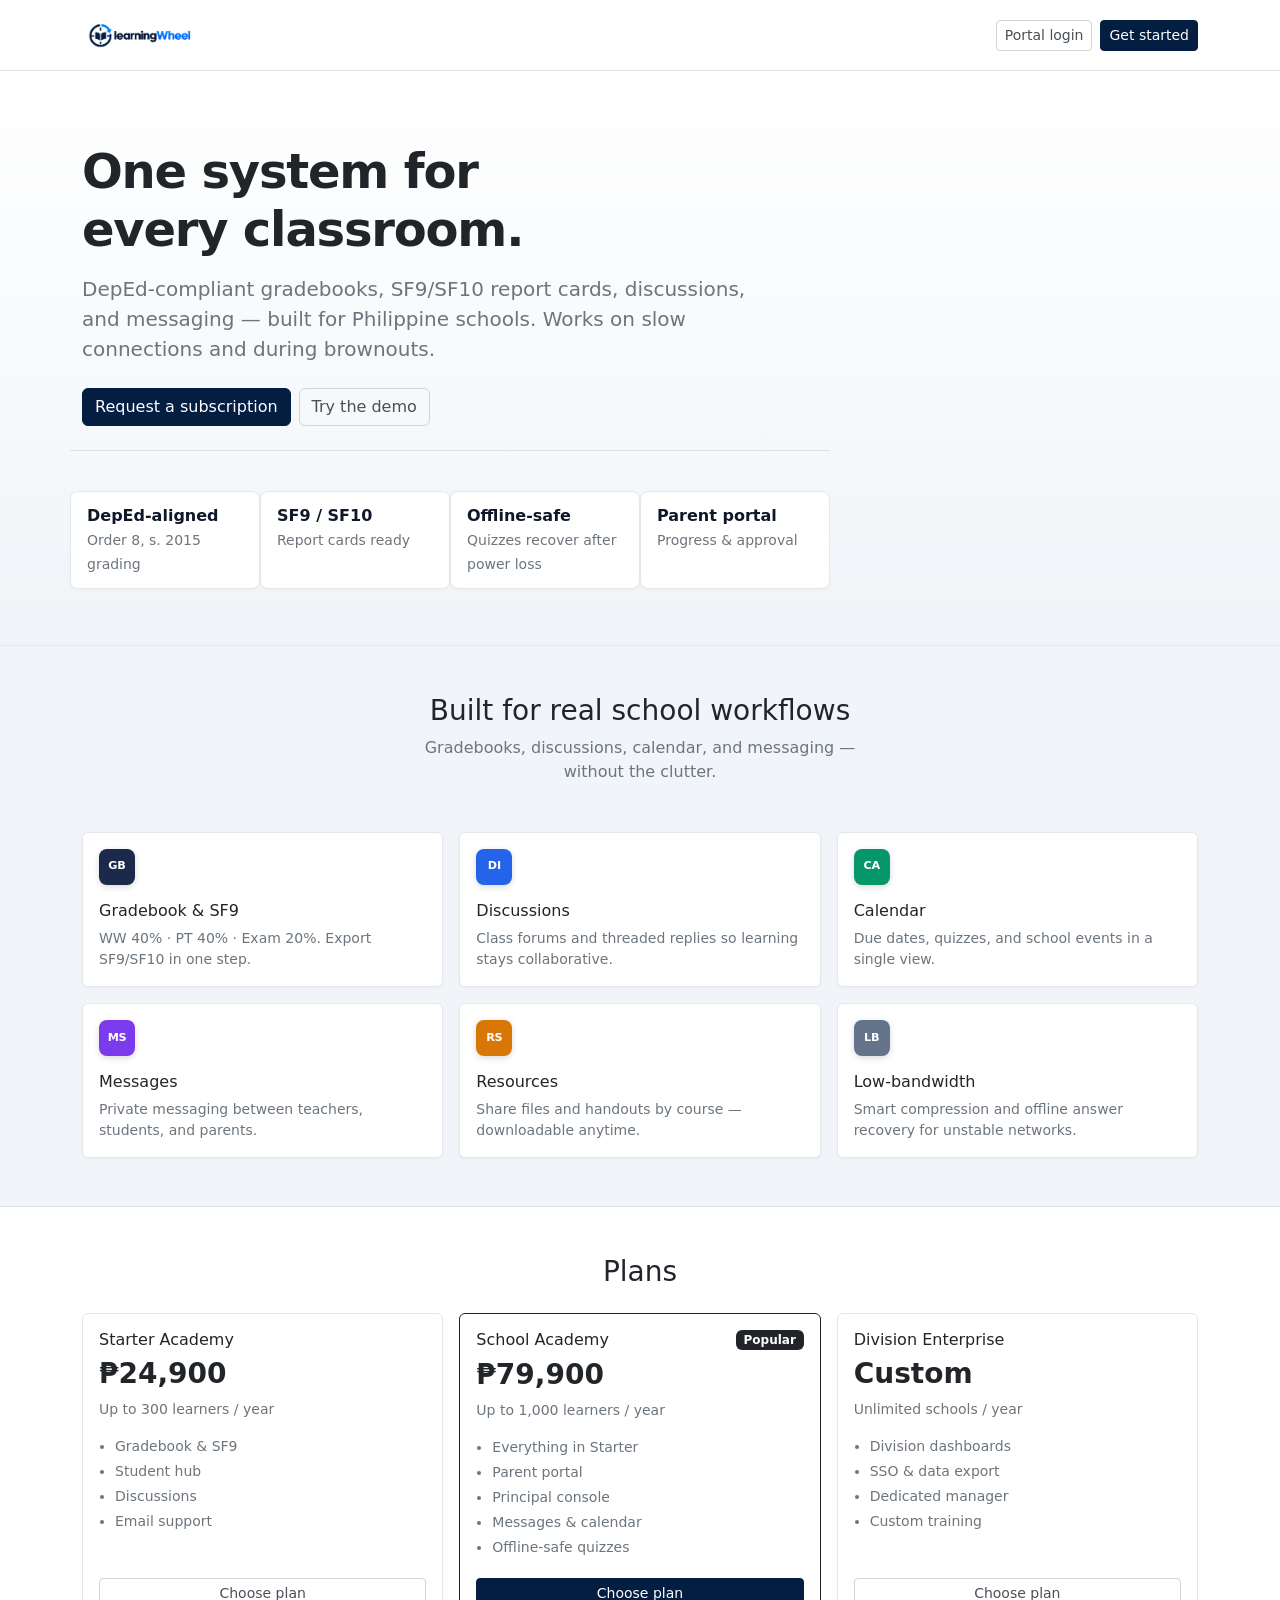
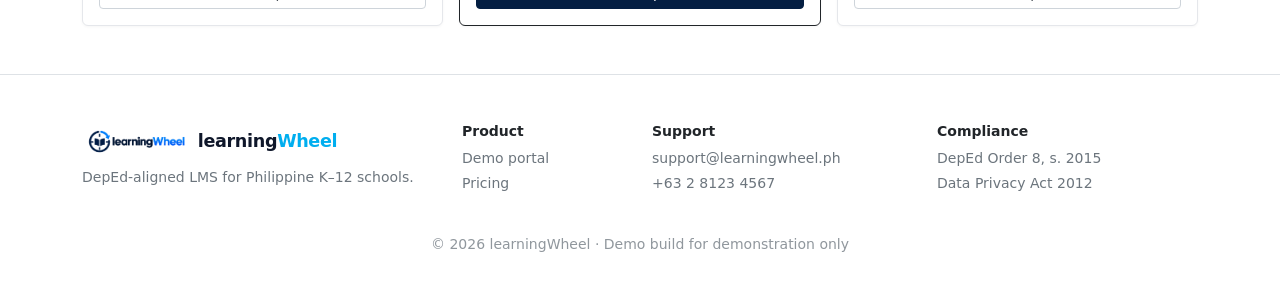
==== index.html @ 58318435 "Update index.html" ====
<!doctype html>
<html lang="en">
<head>
<meta charset="utf-8">
<meta name="viewport" content="width=device-width, initial-scale=1">
<title>learningWheel – LMS for Philippine Schools</title>
<meta name="description" content="DepEd-compliant Learning Management System for Philippine schools.">
<meta name="theme-color" content="#041E42">
<link rel="icon" type="image/png" href="logolearningwheel.png">
<link href="https://cdn.jsdelivr.net/npm/bootstrap@5.3.3/dist/css/bootstrap.min.css" rel="stylesheet">
<link href="https://cdn.jsdelivr.net/npm/bootstrap-icons@1.11.3/font/bootstrap-icons.min.css" rel="stylesheet">
<link rel="stylesheet" href="styles.css">
</head>
<body>

<!-- ========== LANDING ========== -->
<div class="view" id="landing">
  <nav class="navbar navbar-expand-lg bg-white border-bottom sticky-top">
    <div class="container">
      <a class="navbar-brand d-flex align-items-center gap-2 mb-0 py-2" href="#" onclick="return false">
        <img src="logolearningwheel.png" alt="learningWheel" class="logo-nav">
      </a>
      <div class="d-flex gap-2">
        <button class="btn btn-outline-secondary btn-sm" onclick="view('login')">Portal login</button>
        <button class="btn btn-primary btn-sm" onclick="openBuy('Academy')">Get started</button>
      </div>
    </div>
  </nav>

  <section class="hero-lw">
    <div class="container">
      <div class="row">
        <div class="col-lg-8">
          <h1 class="display-5 mb-3">One system for every classroom.</h1>
          <p class="lead text-secondary mb-4" style="max-width:34em">DepEd-compliant gradebooks, SF9/SF10 report cards, discussions, and messaging — built for Philippine schools. Works on slow connections and during brownouts.</p>
          <div class="d-flex flex-wrap gap-2 mb-5">
            <button class="btn btn-primary" onclick="openBuy('Academy')">Request a subscription</button>
            <button class="btn btn-outline-secondary" onclick="view('login')">Try the demo</button>
          </div>
          <div class="row g-4 pt-3 border-top">
            <div class="col-6 col-md-3 hero-meta-item">
              <strong>DepEd-aligned</strong>
              <span class="text-secondary small">Order 8, s. 2015 grading</span>
            </div>
            <div class="col-6 col-md-3 hero-meta-item">
              <strong>SF9 / SF10</strong>
              <span class="text-secondary small">Report cards ready</span>
            </div>
            <div class="col-6 col-md-3 hero-meta-item">
              <strong>Offline-safe</strong>
              <span class="text-secondary small">Quizzes recover after power loss</span>
            </div>
            <div class="col-6 col-md-3 hero-meta-item">
              <strong>Parent portal</strong>
              <span class="text-secondary small">Progress &amp; approval</span>
            </div>
          </div>
        </div>
      </div>
    </div>
  </section>

  <section class="py-5 bg-light-lw">
    <div class="container">
      <div class="text-center mb-5" style="max-width:28rem;margin-inline:auto">
        <h2 class="h3 mb-2">Built for real school workflows</h2>
        <p class="text-secondary mb-0">Gradebooks, discussions, calendar, and messaging — without the clutter.</p>
      </div>
      <div class="row g-3">
        <div class="col-md-6 col-lg-4">
          <div class="card h-100">
            <div class="card-body">
              <div class="course-badge mb-3" style="background:#1B2A4A">GB</div>
              <h3 class="h6">Gradebook &amp; SF9</h3>
              <p class="text-secondary small mb-0">WW 40% · PT 40% · Exam 20%. Export SF9/SF10 in one step.</p>
            </div>
          </div>
        </div>
        <div class="col-md-6 col-lg-4">
          <div class="card h-100">
            <div class="card-body">
              <div class="course-badge mb-3" style="background:#2563EB">DI</div>
              <h3 class="h6">Discussions</h3>
              <p class="text-secondary small mb-0">Class forums and threaded replies so learning stays collaborative.</p>
            </div>
          </div>
        </div>
        <div class="col-md-6 col-lg-4">
          <div class="card h-100">
            <div class="card-body">
              <div class="course-badge mb-3" style="background:#059669">CA</div>
              <h3 class="h6">Calendar</h3>
              <p class="text-secondary small mb-0">Due dates, quizzes, and school events in a single view.</p>
            </div>
          </div>
        </div>
        <div class="col-md-6 col-lg-4">
          <div class="card h-100">
            <div class="card-body">
              <div class="course-badge mb-3" style="background:#7C3AED">MS</div>
              <h3 class="h6">Messages</h3>
              <p class="text-secondary small mb-0">Private messaging between teachers, students, and parents.</p>
            </div>
          </div>
        </div>
        <div class="col-md-6 col-lg-4">
          <div class="card h-100">
            <div class="card-body">
              <div class="course-badge mb-3" style="background:#D97706">RS</div>
              <h3 class="h6">Resources</h3>
              <p class="text-secondary small mb-0">Share files and handouts by course — downloadable anytime.</p>
            </div>
          </div>
        </div>
        <div class="col-md-6 col-lg-4">
          <div class="card h-100">
            <div class="card-body">
              <div class="course-badge mb-3" style="background:#64748B">LB</div>
              <h3 class="h6">Low-bandwidth</h3>
              <p class="text-secondary small mb-0">Smart compression and offline answer recovery for unstable networks.</p>
            </div>
          </div>
        </div>
      </div>
    </div>
  </section>

  <section class="py-5 bg-white border-top">
    <div class="container">
      <h2 class="h3 text-center mb-4">Plans</h2>
      <div class="row g-3 justify-content-center" id="plans"></div>
    </div>
  </section>

  <footer class="border-top bg-white py-5 mt-0">
    <div class="container">
      <div class="row g-4">
        <div class="col-md-4">
          <div class="d-flex align-items-center gap-2 mb-2">
            <img src="logolearningwheel.png" alt="learningWheel" class="logo-footer">
            <span class="brand-text">learning<span class="brand-accent">Wheel</span></span>
          </div>
          <p class="text-secondary small mb-0">DepEd-aligned LMS for Philippine K–12 schools.</p>
        </div>
        <div class="col-6 col-md-2">
          <h6 class="small fw-semibold">Product</h6>
          <ul class="list-unstyled small text-secondary">
            <li class="mb-1"><a href="#" class="text-secondary text-decoration-none" onclick="view('login');return false">Demo portal</a></li>
            <li><a href="#" class="text-secondary text-decoration-none" onclick="openBuy('Academy');return false">Pricing</a></li>
          </ul>
        </div>
        <div class="col-6 col-md-3">
          <h6 class="small fw-semibold">Support</h6>
          <ul class="list-unstyled small text-secondary">
            <li class="mb-1">support@learningwheel.ph</li>
            <li>+63 2 8123 4567</li>
          </ul>
        </div>
        <div class="col-md-3">
          <h6 class="small fw-semibold">Compliance</h6>
          <ul class="list-unstyled small text-secondary">
            <li class="mb-1">DepEd Order 8, s. 2015</li>
            <li>Data Privacy Act 2012</li>
          </ul>
        </div>
      </div>
      <p class="text-center text-secondary small mt-4 mb-0 opacity-75">© 2026 learningWheel · Demo build for demonstration only</p>
    </div>
  </footer>
</div>

<!-- ========== LOGIN ========== -->
<div class="view" id="login" hidden>
  <div class="row g-0">
    <div class="col-lg-6 d-none d-lg-flex login-art align-items-center">
      <div class="px-5 py-5" style="max-width:28rem">
        <div class="mb-4 logo-login-wrap">
          <img src="logolearningwheel.png" alt="learningWheel" class="logo-login">
        </div>
        <h1 class="h2 text-white mb-3">Welcome back.</h1>
        <p class="text-muted-light mb-0">One gateway for students, teachers, parents, and principals.</p>
        <ul>
          <li>Gradebook &amp; SF9 / SF10</li>
          <li>Discussions &amp; messaging</li>
          <li>Calendar &amp; resources</li>
          <li>Parent progress portal</li>
        </ul>
      </div>
    </div>
    <div class="col-lg-6">
      <div class="login-form-wrap">
        <div style="width:100%;max-width:22rem">
          <div class="d-lg-none d-flex align-items-center gap-2 mb-4">
            <img src="logolearningwheel.png" alt="learningWheel" class="logo-nav">
            <span class="brand-text">learning<span class="brand-accent">Wheel</span></span>
          </div>
          <h2 class="h4 mb-3">Sign in</h2>
          <label class="form-label small fw-semibold">I am a…</label>
          <div class="row g-2 mb-3" id="roles"></div>
          <div class="mb-3">
            <label class="form-label small fw-semibold" for="em">Email / LRN</label>
            <input type="text" class="form-control" id="em" value="demo@school.edu.ph" autocomplete="username">
          </div>
          <div class="mb-3">
            <label class="form-label small fw-semibold" for="pw">Password</label>
            <input type="password" class="form-control" id="pw" placeholder="Any password works" autocomplete="current-password">
          </div>
          <button class="btn btn-primary w-100 mb-2" onclick="doLogin()">Sign in</button>
          <button class="btn btn-outline-secondary w-100 mb-2" onclick="view('landing')">Back to website</button>
          <button class="btn btn-outline-secondary w-100 mb-3" onclick="resetDB()">Reset demo data</button>
          <p class="text-secondary small text-center mb-0">Demo mode — no real accounts required</p>
        </div>
      </div>
    </div>
  </div>
</div>

<!-- ========== DASHBOARD ========== -->
<div class="view" id="dash" hidden>
  <div class="app-shell">
    <div class="sidebar-overlay" id="sideOverlay" onclick="toggleSide(false)"></div>
    <aside class="sidebar d-flex flex-column" id="sidebar">
      <div class="sidebar-brand">
        <img src="logolearningwheel.png" alt="learningWheel" class="logo-sidebar">
      </div>
      <nav class="nav flex-column py-2 flex-grow-1" id="sideNav"></nav>
      <div class="sidebar-footer">
        <div class="d-flex align-items-center gap-2 mb-2">
          <div class="rounded-circle bg-primary text-white d-flex align-items-center justify-content-center" style="width:2rem;height:2rem;font-size:0.8rem;font-weight:600;background:var(--lw-primary)!important" id="av">U</div>
          <div class="min-w-0">
            <div class="text-white small fw-semibold text-truncate" id="userName">Demo User</div>
            <div class="small" style="font-size:0.75rem" id="userRole">Student</div>
          </div>
        </div>
        <button class="btn btn-outline-secondary btn-sm w-100" style="border-color:rgba(255,255,255,0.15);color:#D1D5DB" onclick="view('login')">Log out</button>
      </div>
    </aside>

    <div class="main-area">
      <header class="topbar d-flex align-items-center justify-content-between gap-2 flex-wrap">
        <div class="d-flex align-items-center gap-2 flex-grow-1">
          <button class="btn btn-outline-secondary btn-sm d-lg-none" onclick="toggleSide()" aria-label="Menu"><i class="bi bi-list"></i></button>
          <div class="input-group input-group-sm" style="max-width:18rem">
            <span class="input-group-text bg-white text-secondary border-end-0"><i class="bi bi-search"></i></span>
            <input type="search" class="form-control border-start-0" placeholder="Search courses, posts…" id="search" oninput="onSearch(this.value)">
          </div>
        </div>
        <div class="d-flex align-items-center gap-2">
          <select id="quarter" class="form-select form-select-sm" style="width:auto;min-width:7rem" aria-label="Quarter" onchange="setQuarter(this.value)" title="Academic quarter">
            <option value="Q1">Q1</option>
            <option value="Q2">Q2</option>
            <option value="Q3" selected>Q3</option>
            <option value="Q4">Q4</option>
          </select>
          <select id="kid" class="form-select form-select-sm" hidden style="width:auto" aria-label="Switch child" onchange="state.kid=+this.value;renderParent()"></select>
          <button class="btn btn-outline-secondary btn-sm position-relative" onclick="tab('alerts')" title="Notifications" id="notifBtn">
            <i class="bi bi-bell"></i><span class="position-absolute top-0 start-100 translate-middle badge rounded-pill bg-danger" id="notifBadge" hidden style="font-size:0.65rem">0</span>
          </button>
        </div>
      </header>

      <main class="content-area flex-grow-1" id="mainContent">
        <div class="panel" id="p-home" hidden></div>
        <div class="panel" id="p-cls" hidden></div>
        <div class="panel" id="p-recent" hidden></div>
        <div class="panel" id="p-subj" hidden></div>
        <div class="panel" id="p-todo" hidden></div>
        <div class="panel" id="p-alerts" hidden></div>
        <div class="panel" id="p-up" hidden>
          <div class="card">
            <div class="card-body">
              <h2 class="h5">Smart submission</h2>
              <p class="text-secondary small">Poor signal? Files are compressed before upload so you can submit on slow data.</p>
              <p class="mb-2"><strong>science-project.pdf</strong> — <span id="sz">5.0 MB</span></p>
              <div class="progress mb-2" style="height:6px"><div class="progress-bar bg-success" id="pb" style="width:0%"></div></div>
              <p id="pm" class="text-secondary small">Ready to compress.</p>
              <button class="btn btn-primary btn-sm" id="cb" onclick="compress()">Compress &amp; submit</button>
            </div>
          </div>
        </div>
        <div class="panel" id="p-quiz" hidden>
          <div class="card">
            <div class="card-body">
              <h2 class="h5">Science quiz</h2>
              <p class="text-secondary small">Answers are saved on this device. If power drops, they come back.</p>
              <div id="qz"></div>
              <div class="d-flex flex-wrap gap-2 mt-3">
                <button class="btn btn-success btn-sm" onclick="gradeQuiz()">Submit quiz</button>
                <button class="btn btn-outline-secondary btn-sm" onclick="brownout()">Simulate brownout</button>
              </div>
              <p id="qm" class="fw-semibold mt-3 mb-0"></p>
            </div>
          </div>
        </div>
        <div class="panel" id="p-rad" hidden><h2 class="h5" id="kn"></h2><div class="row g-3" id="tl"></div></div>
        <div class="panel" id="p-sf9" hidden>
          <div class="card">
            <div class="card-body">
              <h2 class="h5">Report card (SF9)</h2>
              <div id="sf"></div>
              <h3 class="h6 mt-4">Parent approval</h3>
              <canvas id="sig"></canvas>
              <div class="d-flex flex-wrap gap-2 mt-3">
                <button class="btn btn-outline-secondary btn-sm" onclick="clearSig()">Clear</button>
                <button class="btn btn-success btn-sm" onclick="approve('Signature')">Sign &amp; approve</button>
                <button class="btn btn-primary btn-sm" onclick="approve('Biometric')">Biometric approve</button>
              </div>
              <p id="ap" class="text-success fw-semibold mt-2 mb-0"></p>
            </div>
          </div>
        </div>
        <div class="panel" id="p-ops" hidden>
          <div class="row g-3">
            <div class="col-md-4"><div class="card"><div class="card-body"><h3 class="h6">Enrollment by grade</h3><div id="c1"></div></div></div></div>
            <div class="col-md-4"><div class="card"><div class="card-body"><h3 class="h6">Average GPA</h3><div id="c2"></div></div></div></div>
            <div class="col-md-4"><div class="card"><div class="card-body"><h3 class="h6">Attendance %</h3><div id="c3"></div></div></div></div>
          </div>
        </div>
        <div class="panel" id="p-comp" hidden>
          <div class="card">
            <div class="card-body">
              <h2 class="h5">Teacher compliance ledger</h2>
              <div class="table-responsive">
                <table class="table table-sm align-middle mb-0">
                  <thead><tr><th>Teacher</th><th>Assignments reviewed</th><th>Lesson logs</th><th>Status</th></tr></thead>
                  <tbody id="cl"></tbody>
                </table>
              </div>
            </div>
          </div>
        </div>
        <div class="panel" id="p-lic" hidden>
          <div class="row g-3">
            <div class="col-md-6">
              <div class="card"><div class="card-body">
                <h2 class="h5">License slots</h2>
                <p class="fs-3 fw-bold mb-2">750 / 1000 filled</p>
                <div class="progress mb-2" style="height:6px"><div class="progress-bar" style="width:75%;background:var(--lw-primary)"></div></div>
                <p class="text-secondary small mb-0">250 slots remaining</p>
              </div></div>
            </div>
            <div class="col-md-6">
              <div class="card"><div class="card-body">
                <h2 class="h5">Billing</h2>
                <p><span class="badge text-bg-success">Active</span> Academy plan</p>
                <p class="text-secondary small">Renews Jun 30, 2027 · ₱79,900 / year</p>
                <button class="btn btn-outline-secondary btn-sm" onclick="toast('Invoice sent to finance@school.edu.ph')">Download invoice</button>
              </div></div>
            </div>
          </div>
        </div>
        <div class="panel" id="p-disc" hidden></div>
        <div class="panel" id="p-cal" hidden></div>
        <div class="panel" id="p-msg" hidden></div>
        <div class="panel" id="p-res" hidden></div>
        <div class="panel" id="p-grades" hidden></div>
        <div class="panel" id="p-exams" hidden></div>
        <div class="panel" id="p-take" hidden></div>
      </main>
    </div>
  </div>
</div>

<!-- Buy modal -->
<div class="modal fade" id="buyModal" tabindex="-1" aria-hidden="true">
  <div class="modal-dialog modal-dialog-centered">
    <div class="modal-content">
      <div id="bf">
        <div class="modal-header">
          <h5 class="modal-title">Request a subscription</h5>
          <button type="button" class="btn-close" data-bs-dismiss="modal" aria-label="Close"></button>
        </div>
        <div class="modal-body">
          <div class="mb-3">
            <label class="form-label small fw-semibold" for="bs">School name</label>
            <input type="text" class="form-control" id="bs" placeholder="e.g. Rizal Integrated School">
          </div>
          <div class="mb-3">
            <label class="form-label small fw-semibold" for="bn">Administrator email</label>
            <input type="email" class="form-control" id="bn" placeholder="principal@school.edu.ph">
          </div>
          <div class="mb-0">
            <label class="form-label small fw-semibold" for="bp">Plan</label>
            <select class="form-select" id="bp"></select>
          </div>
        </div>
        <div class="modal-footer">
          <button type="button" class="btn btn-outline-secondary" data-bs-dismiss="modal">Cancel</button>
          <button type="button" class="btn btn-primary" onclick="submitBuy()">Submit request</button>
        </div>
      </div>
      <div id="bd" hidden>
        <div class="modal-body text-center py-5">
          <h5 class="mb-2">Request received</h5>
          <p>Reference: <strong id="ref"></strong></p>
          <p class="text-secondary small">Next: onboarding call within 2 days → data import → teacher training → go-live.</p>
          <button class="btn btn-primary" data-bs-dismiss="modal">Done</button>
        </div>
      </div>
    </div>
  </div>
</div>

<div class="toast-lw" id="toast" hidden></div>

<script src="https://cdn.jsdelivr.net/npm/bootstrap@5.3.3/dist/js/bootstrap.bundle.min.js"></script>
<script src="app.js"></script>
</body>
</html>
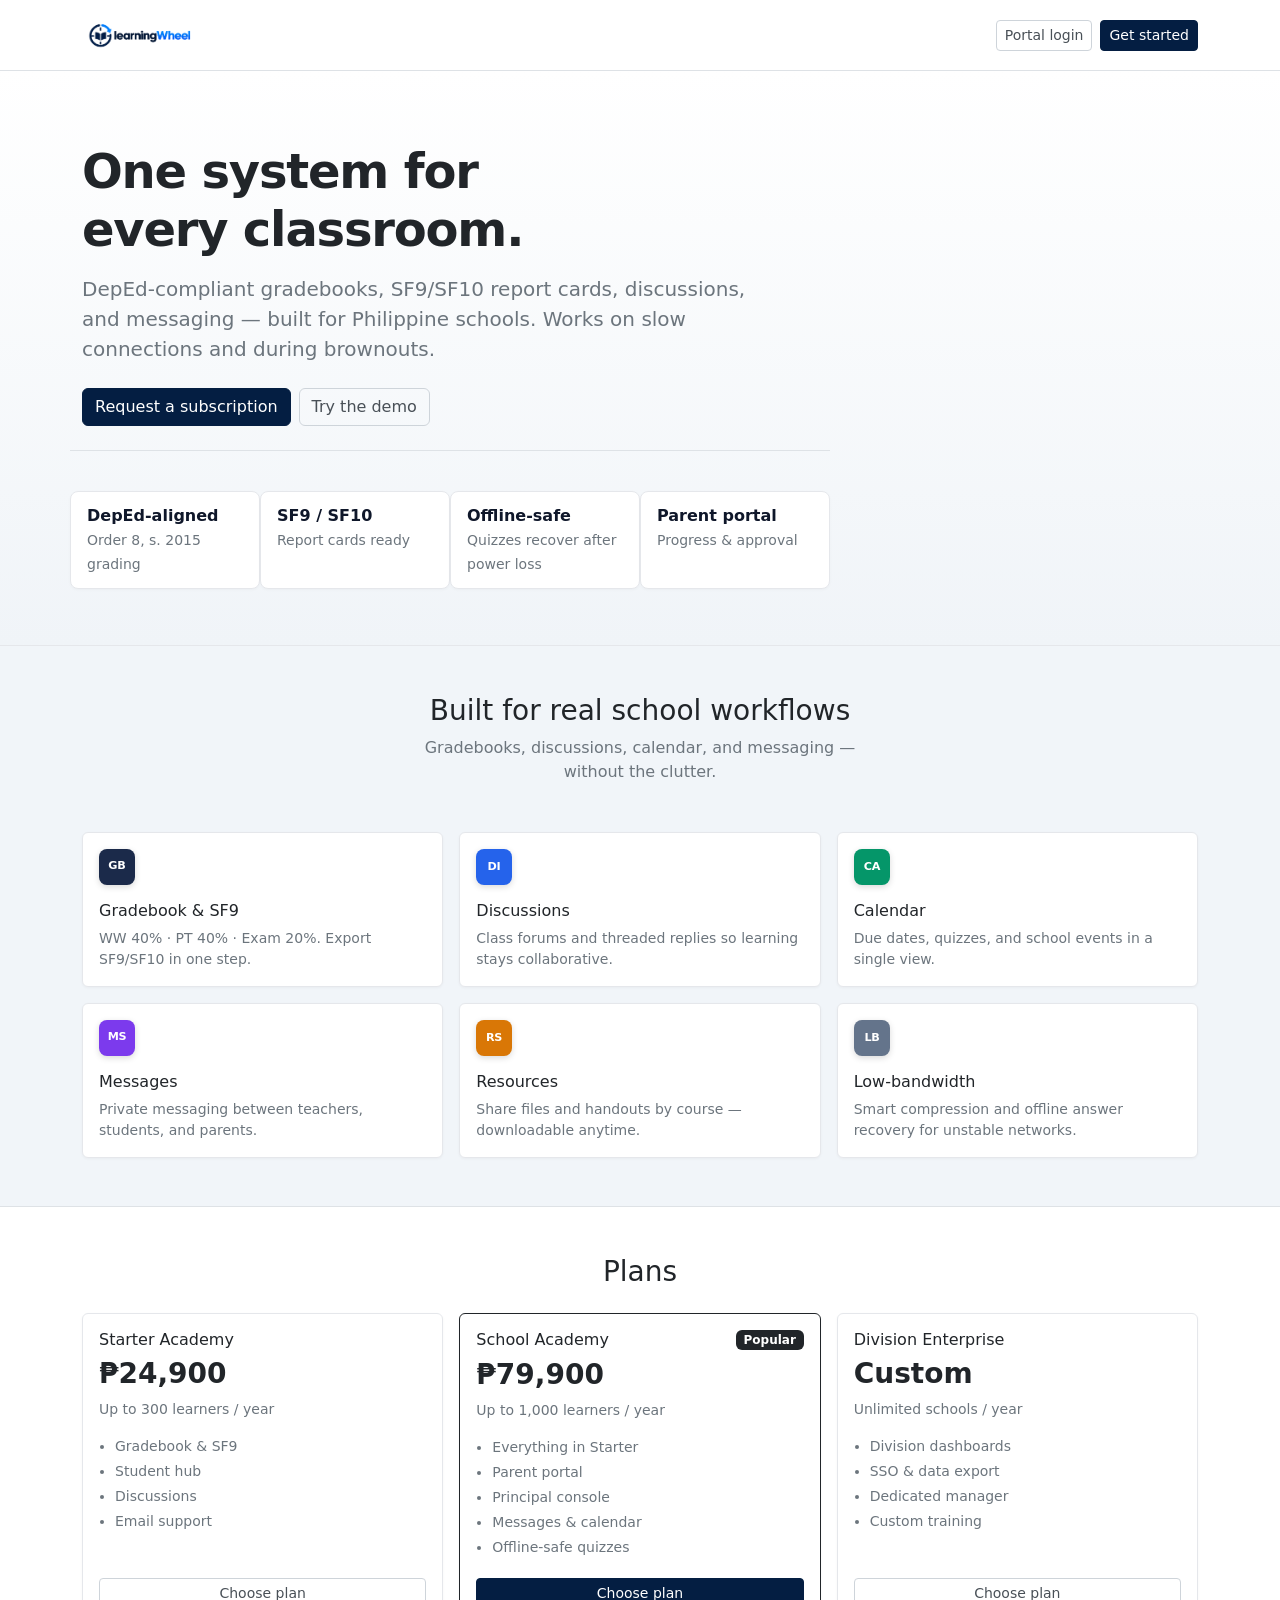
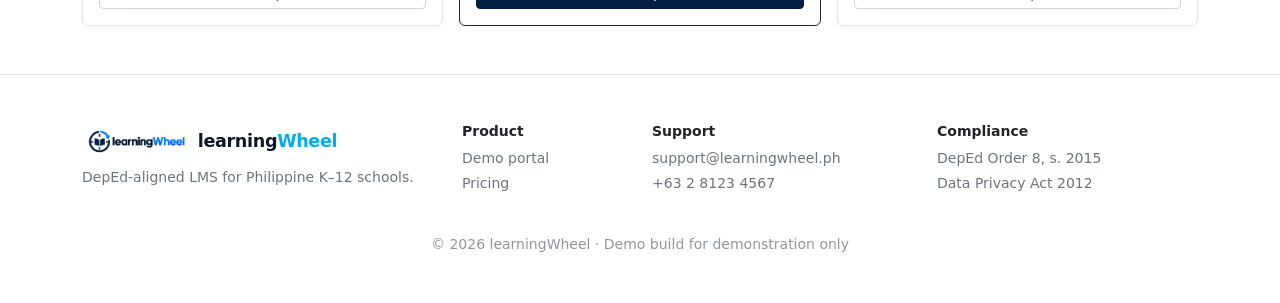
==== commit 30b6f2ab: "Update index.html" ====
--- a/index.html
+++ b/index.html
@@ -31,13 +31,13 @@
     <div class="container">
       <div class="row">
         <div class="col-lg-8">
-          <h1 class="display-5 mb-3">One system for every classroom.</h1>
-          <p class="lead text-secondary mb-4" style="max-width:34em">DepEd-compliant gradebooks, SF9/SF10 report cards, discussions, and messaging — built for Philippine schools. Works on slow connections and during brownouts.</p>
-          <div class="d-flex flex-wrap gap-2 mb-5">
+          <h1 class="display-5 mb-3 animate-fade-up">One system for every classroom.</h1>
+          <p class="lead text-secondary mb-4 animate-fade-up" style="max-width:34em; animation-delay: 0.1s;">DepEd-compliant gradebooks, SF9/SF10 report cards, discussions, and messaging — built for Philippine schools. Works on slow connections and during brownouts.</p>
+          <div class="d-flex flex-wrap gap-2 mb-5 animate-fade-up" style="animation-delay: 0.2s;">
             <button class="btn btn-primary" onclick="openBuy('Academy')">Request a subscription</button>
             <button class="btn btn-outline-secondary" onclick="view('login')">Try the demo</button>
           </div>
-          <div class="row g-4 pt-3 border-top">
+          <div class="row g-4 pt-3 border-top animate-fade-up" style="animation-delay: 0.3s;">
             <div class="col-6 col-md-3 hero-meta-item">
               <strong>DepEd-aligned</strong>
               <span class="text-secondary small">Order 8, s. 2015 grading</span>
@@ -62,13 +62,13 @@
 
   <section class="py-5 bg-light-lw">
     <div class="container">
-      <div class="text-center mb-5" style="max-width:28rem;margin-inline:auto">
+      <div class="text-center mb-5 animate-fade-up" style="max-width:28rem;margin-inline:auto">
         <h2 class="h3 mb-2">Built for real school workflows</h2>
         <p class="text-secondary mb-0">Gradebooks, discussions, calendar, and messaging — without the clutter.</p>
       </div>
       <div class="row g-3">
-        <div class="col-md-6 col-lg-4">
-          <div class="card h-100">
+        <div class="col-md-6 col-lg-4 animate-fade-up" style="animation-delay: 0.05s;">
+          <div class="card h-100 card-hover-lift">
             <div class="card-body">
               <div class="course-badge mb-3" style="background:#1B2A4A">GB</div>
               <h3 class="h6">Gradebook &amp; SF9</h3>
@@ -76,8 +76,8 @@
             </div>
           </div>
         </div>
-        <div class="col-md-6 col-lg-4">
-          <div class="card h-100">
+        <div class="col-md-6 col-lg-4 animate-fade-up" style="animation-delay: 0.1s;">
+          <div class="card h-100 card-hover-lift">
             <div class="card-body">
               <div class="course-badge mb-3" style="background:#2563EB">DI</div>
               <h3 class="h6">Discussions</h3>
@@ -85,8 +85,8 @@
             </div>
           </div>
         </div>
-        <div class="col-md-6 col-lg-4">
-          <div class="card h-100">
+        <div class="col-md-6 col-lg-4 animate-fade-up" style="animation-delay: 0.15s;">
+          <div class="card h-100 card-hover-lift">
             <div class="card-body">
               <div class="course-badge mb-3" style="background:#059669">CA</div>
               <h3 class="h6">Calendar</h3>
@@ -94,8 +94,8 @@
             </div>
           </div>
         </div>
-        <div class="col-md-6 col-lg-4">
-          <div class="card h-100">
+        <div class="col-md-6 col-lg-4 animate-fade-up" style="animation-delay: 0.2s;">
+          <div class="card h-100 card-hover-lift">
             <div class="card-body">
               <div class="course-badge mb-3" style="background:#7C3AED">MS</div>
               <h3 class="h6">Messages</h3>
@@ -103,8 +103,8 @@
             </div>
           </div>
         </div>
-        <div class="col-md-6 col-lg-4">
-          <div class="card h-100">
+        <div class="col-md-6 col-lg-4 animate-fade-up" style="animation-delay: 0.25s;">
+          <div class="card h-100 card-hover-lift">
             <div class="card-body">
               <div class="course-badge mb-3" style="background:#D97706">RS</div>
               <h3 class="h6">Resources</h3>
@@ -112,8 +112,8 @@
             </div>
           </div>
         </div>
-        <div class="col-md-6 col-lg-4">
-          <div class="card h-100">
+        <div class="col-md-6 col-lg-4 animate-fade-up" style="animation-delay: 0.3s;">
+          <div class="card h-100 card-hover-lift">
             <div class="card-body">
               <div class="course-badge mb-3" style="background:#64748B">LB</div>
               <h3 class="h6">Low-bandwidth</h3>
@@ -127,7 +127,7 @@
 
   <section class="py-5 bg-white border-top">
     <div class="container">
-      <h2 class="h3 text-center mb-4">Plans</h2>
+      <h2 class="h3 text-center mb-4 animate-fade-up">Plans</h2>
       <div class="row g-3 justify-content-center" id="plans"></div>
     </div>
   </section>
@@ -169,49 +169,33 @@
   </footer>
 </div>
 
-<!-- ========== LOGIN ========== -->
-<div class="view" id="login" hidden>
-  <div class="row g-0">
-    <div class="col-lg-6 d-none d-lg-flex login-art align-items-center">
-      <div class="px-5 py-5" style="max-width:28rem">
-        <div class="mb-4 logo-login-wrap">
-          <img src="logolearningwheel.png" alt="learningWheel" class="logo-login">
-        </div>
-        <h1 class="h2 text-white mb-3">Welcome back.</h1>
-        <p class="text-muted-light mb-0">One gateway for students, teachers, parents, and principals.</p>
-        <ul>
-          <li>Gradebook &amp; SF9 / SF10</li>
-          <li>Discussions &amp; messaging</li>
-          <li>Calendar &amp; resources</li>
-          <li>Parent progress portal</li>
-        </ul>
-      </div>
-    </div>
-    <div class="col-lg-6">
-      <div class="login-form-wrap">
-        <div style="width:100%;max-width:22rem">
-          <div class="d-lg-none d-flex align-items-center gap-2 mb-4">
-            <img src="logolearningwheel.png" alt="learningWheel" class="logo-nav">
-            <span class="brand-text">learning<span class="brand-accent">Wheel</span></span>
-          </div>
-          <h2 class="h4 mb-3">Sign in</h2>
-          <label class="form-label small fw-semibold">I am a…</label>
-          <div class="row g-2 mb-3" id="roles"></div>
-          <div class="mb-3">
-            <label class="form-label small fw-semibold" for="em">Email / LRN</label>
-            <input type="text" class="form-control" id="em" value="demo@school.edu.ph" autocomplete="username">
-          </div>
-          <div class="mb-3">
-            <label class="form-label small fw-semibold" for="pw">Password</label>
-            <input type="password" class="form-control" id="pw" placeholder="Any password works" autocomplete="current-password">
-          </div>
-          <button class="btn btn-primary w-100 mb-2" onclick="doLogin()">Sign in</button>
-          <button class="btn btn-outline-secondary w-100 mb-2" onclick="view('landing')">Back to website</button>
-          <button class="btn btn-outline-secondary w-100 mb-3" onclick="resetDB()">Reset demo data</button>
-          <p class="text-secondary small text-center mb-0">Demo mode — no real accounts required</p>
-        </div>
-      </div>
-    </div>
+<!-- ========== LOGIN (REDESIGNED + ANIMATED) ========== -->
+<div class="view login-view" id="login" hidden>
+  <div class="login-bg-glow"></div>
+  <div class="login-card animate-card-in">
+    <div class="login-logo-wrap">
+      <img src="logolearningwheel.png" alt="learningWheel" class="logo-login-card">
+      <span class="brand-text-login">learning<span class="brand-accent">Wheel</span></span>
+    </div>
+    
+    <h2 class="h4 mb-1 text-center">Welcome back</h2>
+    <p class="text-secondary small text-center mb-4">Sign in to your portal</p>
+
+    <label class="form-label small fw-semibold">I am a…</label>
+    <div class="row g-2 mb-3" id="roles"></div>
+    
+    <div class="mb-3">
+      <label class="form-label small fw-semibold" for="em">Email / LRN</label>
+      <input type="text" class="form-control" id="em" value="demo@school.edu.ph" autocomplete="username">
+    </div>
+    <div class="mb-3">
+      <label class="form-label small fw-semibold" for="pw">Password</label>
+      <input type="password" class="form-control" id="pw" placeholder="Any password works" autocomplete="current-password">
+    </div>
+    <button class="btn btn-primary w-100 mb-2 btn-hover-lift" onclick="doLogin()">Sign in</button>
+    <button class="btn btn-outline-secondary w-100 mb-2 btn-hover-lift" onclick="view('landing')">Back to website</button>
+    <button class="btn btn-outline-secondary w-100 mb-3 btn-hover-lift" onclick="resetDB()">Reset demo data</button>
+    <p class="text-secondary small text-center mb-0">Demo mode — no real accounts required</p>
   </div>
 </div>
 
@@ -267,7 +251,7 @@
         <div class="panel" id="p-todo" hidden></div>
         <div class="panel" id="p-alerts" hidden></div>
         <div class="panel" id="p-up" hidden>
-          <div class="card">
+          <div class="card animate-fade-up">
             <div class="card-body">
               <h2 class="h5">Smart submission</h2>
               <p class="text-secondary small">Poor signal? Files are compressed before upload so you can submit on slow data.</p>
@@ -279,7 +263,7 @@
           </div>
         </div>
         <div class="panel" id="p-quiz" hidden>
-          <div class="card">
+          <div class="card animate-fade-up">
             <div class="card-body">
               <h2 class="h5">Science quiz</h2>
               <p class="text-secondary small">Answers are saved on this device. If power drops, they come back.</p>
@@ -294,7 +278,7 @@
         </div>
         <div class="panel" id="p-rad" hidden><h2 class="h5" id="kn"></h2><div class="row g-3" id="tl"></div></div>
         <div class="panel" id="p-sf9" hidden>
-          <div class="card">
+          <div class="card animate-fade-up">
             <div class="card-body">
               <h2 class="h5">Report card (SF9)</h2>
               <div id="sf"></div>
@@ -311,13 +295,13 @@
         </div>
         <div class="panel" id="p-ops" hidden>
           <div class="row g-3">
-            <div class="col-md-4"><div class="card"><div class="card-body"><h3 class="h6">Enrollment by grade</h3><div id="c1"></div></div></div></div>
-            <div class="col-md-4"><div class="card"><div class="card-body"><h3 class="h6">Average GPA</h3><div id="c2"></div></div></div></div>
-            <div class="col-md-4"><div class="card"><div class="card-body"><h3 class="h6">Attendance %</h3><div id="c3"></div></div></div></div>
+            <div class="col-md-4 animate-fade-up" style="animation-delay: 0.05s;"><div class="card"><div class="card-body"><h3 class="h6">Enrollment by grade</h3><div id="c1"></div></div></div></div>
+            <div class="col-md-4 animate-fade-up" style="animation-delay: 0.1s;"><div class="card"><div class="card-body"><h3 class="h6">Average GPA</h3><div id="c2"></div></div></div></div>
+            <div class="col-md-4 animate-fade-up" style="animation-delay: 0.15s;"><div class="card"><div class="card-body"><h3 class="h6">Attendance %</h3><div id="c3"></div></div></div></div>
           </div>
         </div>
         <div class="panel" id="p-comp" hidden>
-          <div class="card">
+          <div class="card animate-fade-up">
             <div class="card-body">
               <h2 class="h5">Teacher compliance ledger</h2>
               <div class="table-responsive">
@@ -331,7 +315,7 @@
         </div>
         <div class="panel" id="p-lic" hidden>
           <div class="row g-3">
-            <div class="col-md-6">
+            <div class="col-md-6 animate-fade-up" style="animation-delay: 0.05s;">
               <div class="card"><div class="card-body">
                 <h2 class="h5">License slots</h2>
                 <p class="fs-3 fw-bold mb-2">750 / 1000 filled</p>
@@ -339,7 +323,7 @@
                 <p class="text-secondary small mb-0">250 slots remaining</p>
               </div></div>
             </div>
-            <div class="col-md-6">
+            <div class="col-md-6 animate-fade-up" style="animation-delay: 0.1s;">
               <div class="card"><div class="card-body">
                 <h2 class="h5">Billing</h2>
                 <p><span class="badge text-bg-success">Active</span> Academy plan</p>
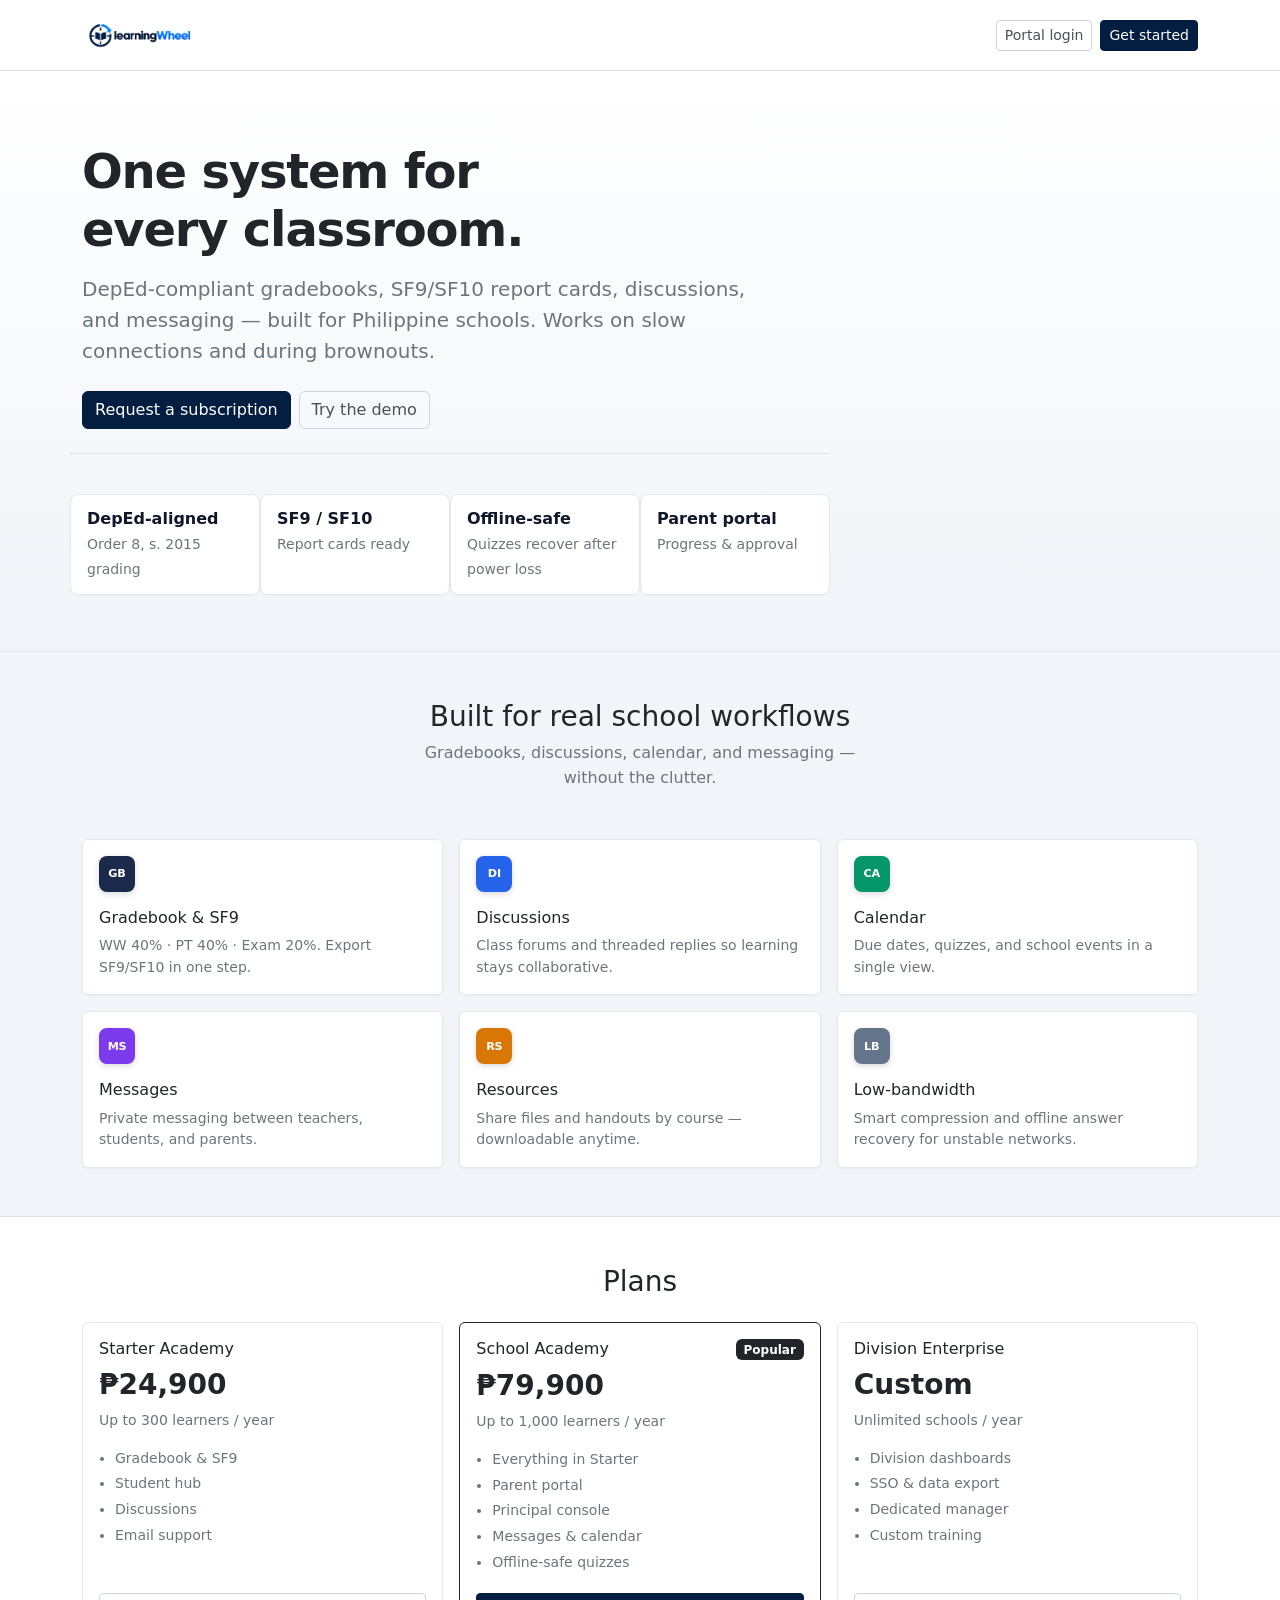
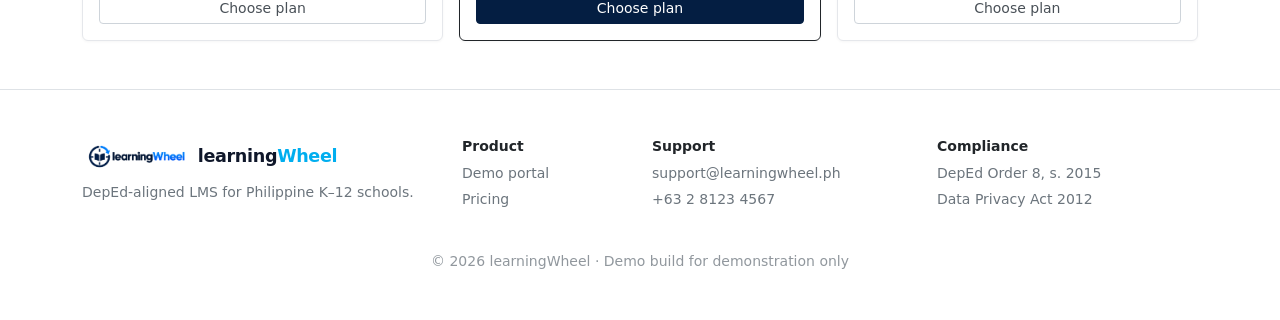
==== commit 95a9d6ba: "Add ripple effect to buttons and tooltips Updated buttons and elements to include 'btn-ripple' class" ====
--- a/index.html
+++ b/index.html
@@ -34,8 +34,8 @@
           <h1 class="display-5 mb-3 animate-fade-up">One system for every classroom.</h1>
           <p class="lead text-secondary mb-4 animate-fade-up" style="max-width:34em; animation-delay: 0.1s;">DepEd-compliant gradebooks, SF9/SF10 report cards, discussions, and messaging — built for Philippine schools. Works on slow connections and during brownouts.</p>
           <div class="d-flex flex-wrap gap-2 mb-5 animate-fade-up" style="animation-delay: 0.2s;">
-            <button class="btn btn-primary" onclick="openBuy('Academy')">Request a subscription</button>
-            <button class="btn btn-outline-secondary" onclick="view('login')">Try the demo</button>
+            <button class="btn btn-primary btn-ripple" onclick="openBuy('Academy')">Request a subscription</button>
+            <button class="btn btn-outline-secondary btn-ripple" onclick="view('login')">Try the demo</button>
           </div>
           <div class="row g-4 pt-3 border-top animate-fade-up" style="animation-delay: 0.3s;">
             <div class="col-6 col-md-3 hero-meta-item">
@@ -145,8 +145,8 @@
         <div class="col-6 col-md-2">
           <h6 class="small fw-semibold">Product</h6>
           <ul class="list-unstyled small text-secondary">
-            <li class="mb-1"><a href="#" class="text-secondary text-decoration-none" onclick="view('login');return false">Demo portal</a></li>
-            <li><a href="#" class="text-secondary text-decoration-none" onclick="openBuy('Academy');return false">Pricing</a></li>
+            <li class="mb-1"><a href="#" class="text-secondary text-decoration-none link-hover" onclick="view('login');return false">Demo portal</a></li>
+            <li><a href="#" class="text-secondary text-decoration-none link-hover" onclick="openBuy('Academy');return false">Pricing</a></li>
           </ul>
         </div>
         <div class="col-6 col-md-3">
@@ -192,9 +192,9 @@
       <label class="form-label small fw-semibold" for="pw">Password</label>
       <input type="password" class="form-control" id="pw" placeholder="Any password works" autocomplete="current-password">
     </div>
-    <button class="btn btn-primary w-100 mb-2 btn-hover-lift" onclick="doLogin()">Sign in</button>
-    <button class="btn btn-outline-secondary w-100 mb-2 btn-hover-lift" onclick="view('landing')">Back to website</button>
-    <button class="btn btn-outline-secondary w-100 mb-3 btn-hover-lift" onclick="resetDB()">Reset demo data</button>
+    <button class="btn btn-primary w-100 mb-2 btn-hover-lift btn-ripple" onclick="doLogin()">Sign in</button>
+    <button class="btn btn-outline-secondary w-100 mb-2 btn-hover-lift btn-ripple" onclick="view('landing')">Back to website</button>
+    <button class="btn btn-outline-secondary w-100 mb-3 btn-hover-lift btn-ripple" onclick="resetDB()">Reset demo data</button>
     <p class="text-secondary small text-center mb-0">Demo mode — no real accounts required</p>
   </div>
 </div>
@@ -216,14 +216,14 @@
             <div class="small" style="font-size:0.75rem" id="userRole">Student</div>
           </div>
         </div>
-        <button class="btn btn-outline-secondary btn-sm w-100" style="border-color:rgba(255,255,255,0.15);color:#D1D5DB" onclick="view('login')">Log out</button>
+        <button class="btn btn-outline-secondary btn-sm w-100 btn-ripple" style="border-color:rgba(255,255,255,0.15);color:#D1D5DB" onclick="view('login')">Log out</button>
       </div>
     </aside>
 
     <div class="main-area">
       <header class="topbar d-flex align-items-center justify-content-between gap-2 flex-wrap">
         <div class="d-flex align-items-center gap-2 flex-grow-1">
-          <button class="btn btn-outline-secondary btn-sm d-lg-none" onclick="toggleSide()" aria-label="Menu"><i class="bi bi-list"></i></button>
+          <button class="btn btn-outline-secondary btn-sm d-lg-none btn-tooltip" data-tooltip="Menu" onclick="toggleSide()" aria-label="Menu"><i class="bi bi-list"></i></button>
           <div class="input-group input-group-sm" style="max-width:18rem">
             <span class="input-group-text bg-white text-secondary border-end-0"><i class="bi bi-search"></i></span>
             <input type="search" class="form-control border-start-0" placeholder="Search courses, posts…" id="search" oninput="onSearch(this.value)">
@@ -237,7 +237,7 @@
             <option value="Q4">Q4</option>
           </select>
           <select id="kid" class="form-select form-select-sm" hidden style="width:auto" aria-label="Switch child" onchange="state.kid=+this.value;renderParent()"></select>
-          <button class="btn btn-outline-secondary btn-sm position-relative" onclick="tab('alerts')" title="Notifications" id="notifBtn">
+          <button class="btn btn-outline-secondary btn-sm position-relative btn-tooltip" data-tooltip="Notifications" onclick="tab('alerts')" id="notifBtn">
             <i class="bi bi-bell"></i><span class="position-absolute top-0 start-100 translate-middle badge rounded-pill bg-danger" id="notifBadge" hidden style="font-size:0.65rem">0</span>
           </button>
         </div>
@@ -256,9 +256,9 @@
               <h2 class="h5">Smart submission</h2>
               <p class="text-secondary small">Poor signal? Files are compressed before upload so you can submit on slow data.</p>
               <p class="mb-2"><strong>science-project.pdf</strong> — <span id="sz">5.0 MB</span></p>
-              <div class="progress mb-2" style="height:6px"><div class="progress-bar bg-success" id="pb" style="width:0%"></div></div>
+              <div class="progress mb-2" style="height:6px"><div class="progress-bar bg-success progress-bar-striped progress-bar-animated" id="pb" style="width:0%"></div></div>
               <p id="pm" class="text-secondary small">Ready to compress.</p>
-              <button class="btn btn-primary btn-sm" id="cb" onclick="compress()">Compress &amp; submit</button>
+              <button class="btn btn-primary btn-sm btn-ripple" id="cb" onclick="compress()">Compress &amp; submit</button>
             </div>
           </div>
         </div>
@@ -269,8 +269,8 @@
               <p class="text-secondary small">Answers are saved on this device. If power drops, they come back.</p>
               <div id="qz"></div>
               <div class="d-flex flex-wrap gap-2 mt-3">
-                <button class="btn btn-success btn-sm" onclick="gradeQuiz()">Submit quiz</button>
-                <button class="btn btn-outline-secondary btn-sm" onclick="brownout()">Simulate brownout</button>
+                <button class="btn btn-success btn-sm btn-ripple" onclick="gradeQuiz()">Submit quiz</button>
+                <button class="btn btn-outline-secondary btn-sm btn-ripple" onclick="brownout()">Simulate brownout</button>
               </div>
               <p id="qm" class="fw-semibold mt-3 mb-0"></p>
             </div>
@@ -285,9 +285,9 @@
               <h3 class="h6 mt-4">Parent approval</h3>
               <canvas id="sig"></canvas>
               <div class="d-flex flex-wrap gap-2 mt-3">
-                <button class="btn btn-outline-secondary btn-sm" onclick="clearSig()">Clear</button>
-                <button class="btn btn-success btn-sm" onclick="approve('Signature')">Sign &amp; approve</button>
-                <button class="btn btn-primary btn-sm" onclick="approve('Biometric')">Biometric approve</button>
+                <button class="btn btn-outline-secondary btn-sm btn-ripple" onclick="clearSig()">Clear</button>
+                <button class="btn btn-success btn-sm btn-ripple" onclick="approve('Signature')">Sign &amp; approve</button>
+                <button class="btn btn-primary btn-sm btn-ripple" onclick="approve('Biometric')">Biometric approve</button>
               </div>
               <p id="ap" class="text-success fw-semibold mt-2 mb-0"></p>
             </div>
@@ -305,7 +305,7 @@
             <div class="card-body">
               <h2 class="h5">Teacher compliance ledger</h2>
               <div class="table-responsive">
-                <table class="table table-sm align-middle mb-0">
+                <table class="table table-sm align-middle mb-0 table-hover">
                   <thead><tr><th>Teacher</th><th>Assignments reviewed</th><th>Lesson logs</th><th>Status</th></tr></thead>
                   <tbody id="cl"></tbody>
                 </table>
@@ -319,7 +319,7 @@
               <div class="card"><div class="card-body">
                 <h2 class="h5">License slots</h2>
                 <p class="fs-3 fw-bold mb-2">750 / 1000 filled</p>
-                <div class="progress mb-2" style="height:6px"><div class="progress-bar" style="width:75%;background:var(--lw-primary)"></div></div>
+                <div class="progress mb-2" style="height:6px"><div class="progress-bar progress-bar-striped progress-bar-animated" style="width:75%;background:var(--lw-primary)"></div></div>
                 <p class="text-secondary small mb-0">250 slots remaining</p>
               </div></div>
             </div>
@@ -328,7 +328,7 @@
                 <h2 class="h5">Billing</h2>
                 <p><span class="badge text-bg-success">Active</span> Academy plan</p>
                 <p class="text-secondary small">Renews Jun 30, 2027 · ₱79,900 / year</p>
-                <button class="btn btn-outline-secondary btn-sm" onclick="toast('Invoice sent to finance@school.edu.ph')">Download invoice</button>
+                <button class="btn btn-outline-secondary btn-sm btn-ripple" onclick="toast('Invoice sent to finance@school.edu.ph')">Download invoice</button>
               </div></div>
             </div>
           </div>
@@ -369,16 +369,24 @@
           </div>
         </div>
         <div class="modal-footer">
-          <button type="button" class="btn btn-outline-secondary" data-bs-dismiss="modal">Cancel</button>
-          <button type="button" class="btn btn-primary" onclick="submitBuy()">Submit request</button>
+          <button type="button" class="btn btn-outline-secondary btn-ripple" data-bs-dismiss="modal">Cancel</button>
+          <button type="button" class="btn btn-primary btn-ripple" onclick="submitBuy()">Submit request</button>
         </div>
       </div>
       <div id="bd" hidden>
         <div class="modal-body text-center py-5">
+          <div class="success-checkmark mb-3">
+            <div class="check-icon">
+              <span class="icon-line line-tip"></span>
+              <span class="icon-line line-long"></span>
+              <div class="icon-circle"></div>
+              <div class="icon-fix"></div>
+            </div>
+          </div>
           <h5 class="mb-2">Request received</h5>
           <p>Reference: <strong id="ref"></strong></p>
           <p class="text-secondary small">Next: onboarding call within 2 days → data import → teacher training → go-live.</p>
-          <button class="btn btn-primary" data-bs-dismiss="modal">Done</button>
+          <button class="btn btn-primary btn-ripple" data-bs-dismiss="modal">Done</button>
         </div>
       </div>
     </div>
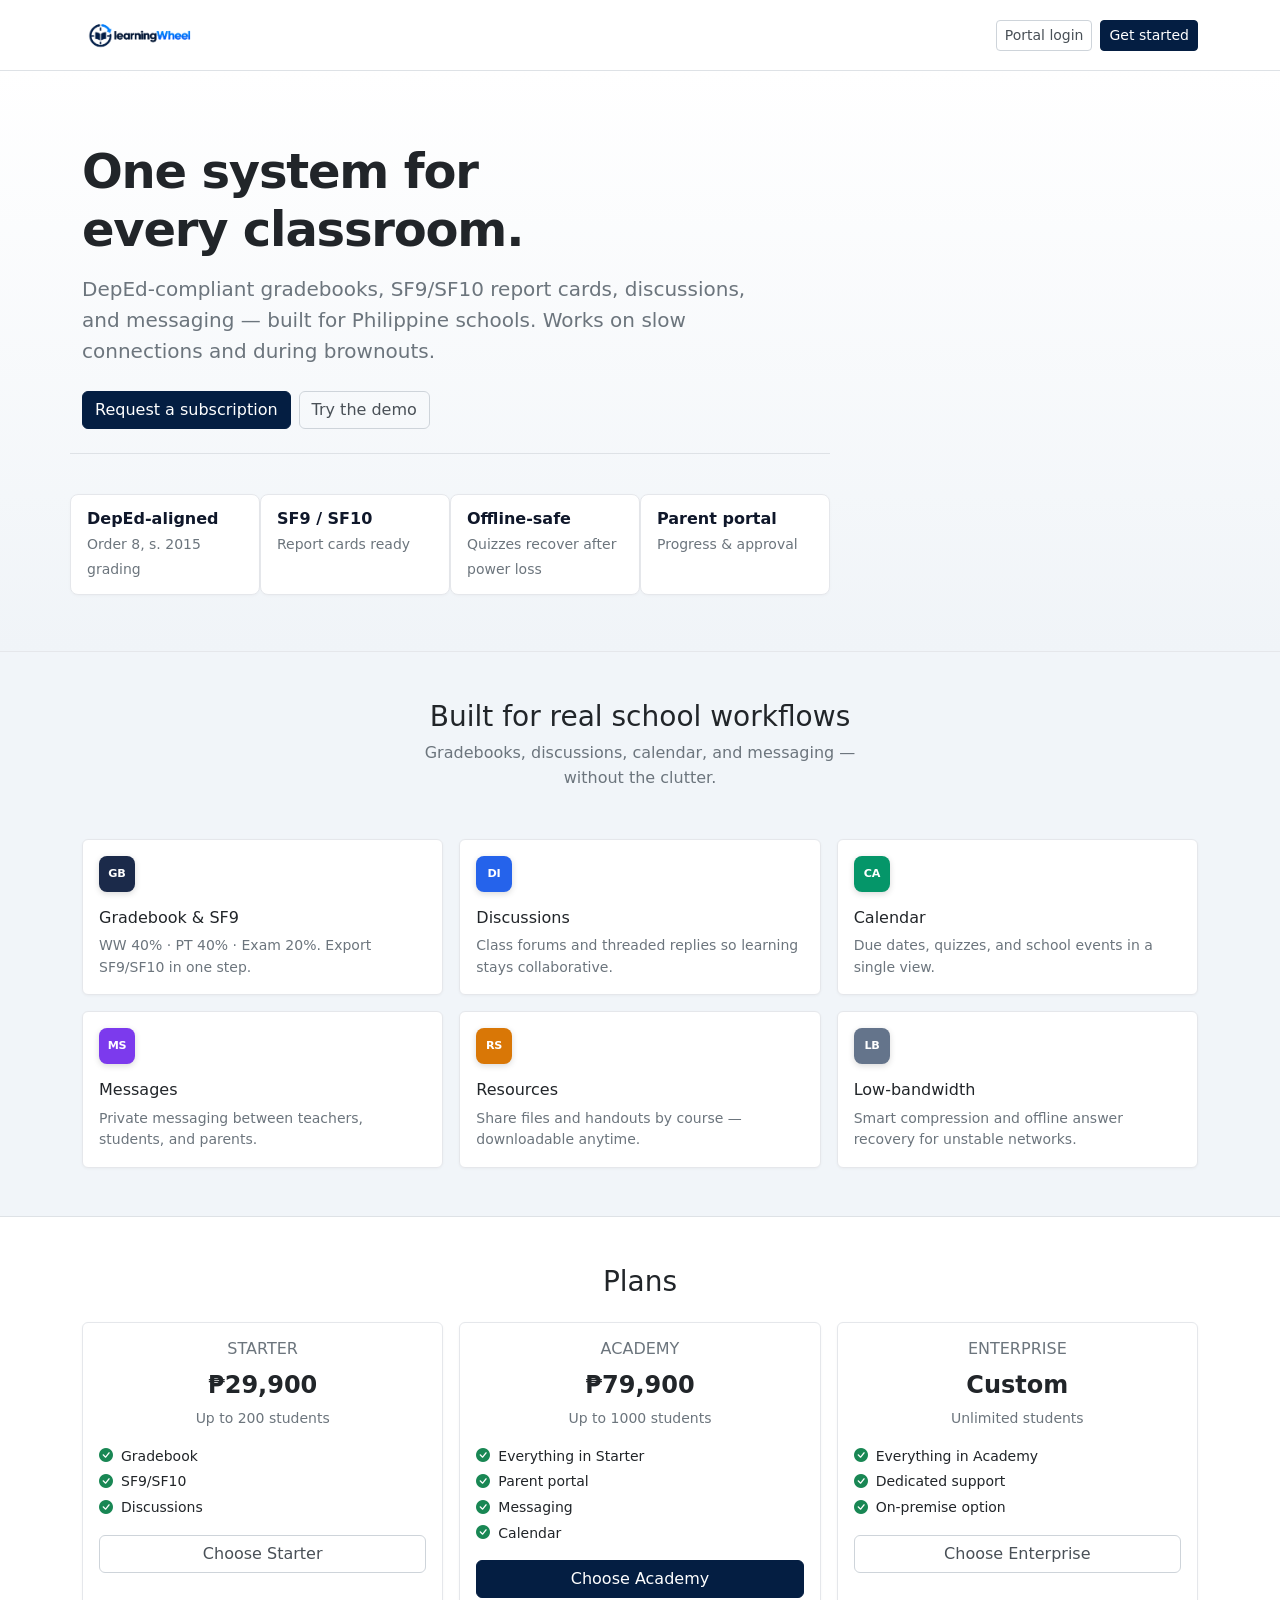
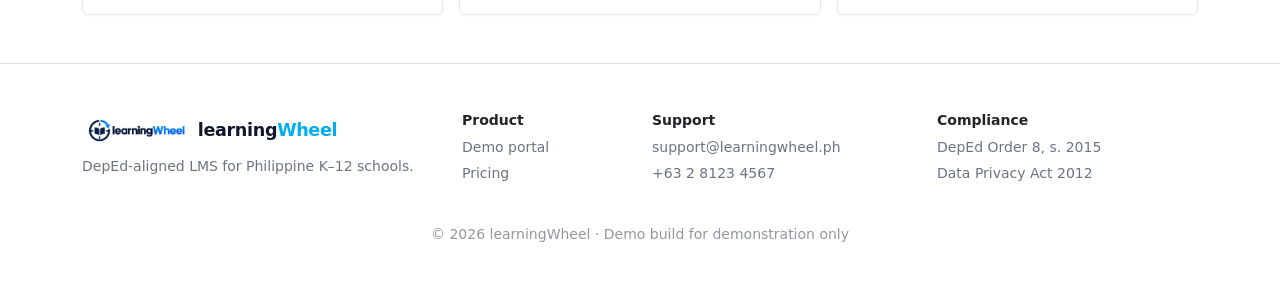
==== commit 3f152a73: "Update index.html" ====
--- a/index.html
+++ b/index.html
@@ -34,8 +34,8 @@
           <h1 class="display-5 mb-3 animate-fade-up">One system for every classroom.</h1>
           <p class="lead text-secondary mb-4 animate-fade-up" style="max-width:34em; animation-delay: 0.1s;">DepEd-compliant gradebooks, SF9/SF10 report cards, discussions, and messaging — built for Philippine schools. Works on slow connections and during brownouts.</p>
           <div class="d-flex flex-wrap gap-2 mb-5 animate-fade-up" style="animation-delay: 0.2s;">
-            <button class="btn btn-primary btn-ripple" onclick="openBuy('Academy')">Request a subscription</button>
-            <button class="btn btn-outline-secondary btn-ripple" onclick="view('login')">Try the demo</button>
+            <button class="btn btn-primary" onclick="openBuy('Academy')">Request a subscription</button>
+            <button class="btn btn-outline-secondary" onclick="view('login')">Try the demo</button>
           </div>
           <div class="row g-4 pt-3 border-top animate-fade-up" style="animation-delay: 0.3s;">
             <div class="col-6 col-md-3 hero-meta-item">
@@ -145,8 +145,8 @@
         <div class="col-6 col-md-2">
           <h6 class="small fw-semibold">Product</h6>
           <ul class="list-unstyled small text-secondary">
-            <li class="mb-1"><a href="#" class="text-secondary text-decoration-none link-hover" onclick="view('login');return false">Demo portal</a></li>
-            <li><a href="#" class="text-secondary text-decoration-none link-hover" onclick="openBuy('Academy');return false">Pricing</a></li>
+            <li class="mb-1"><a href="#" class="text-secondary text-decoration-none" onclick="view('login');return false">Demo portal</a></li>
+            <li><a href="#" class="text-secondary text-decoration-none" onclick="openBuy('Academy');return false">Pricing</a></li>
           </ul>
         </div>
         <div class="col-6 col-md-3">
@@ -192,9 +192,9 @@
       <label class="form-label small fw-semibold" for="pw">Password</label>
       <input type="password" class="form-control" id="pw" placeholder="Any password works" autocomplete="current-password">
     </div>
-    <button class="btn btn-primary w-100 mb-2 btn-hover-lift btn-ripple" onclick="doLogin()">Sign in</button>
-    <button class="btn btn-outline-secondary w-100 mb-2 btn-hover-lift btn-ripple" onclick="view('landing')">Back to website</button>
-    <button class="btn btn-outline-secondary w-100 mb-3 btn-hover-lift btn-ripple" onclick="resetDB()">Reset demo data</button>
+    <button class="btn btn-primary w-100 mb-2 btn-hover-lift" onclick="doLogin()">Sign in</button>
+    <button class="btn btn-outline-secondary w-100 mb-2 btn-hover-lift" onclick="view('landing')">Back to website</button>
+    <button class="btn btn-outline-secondary w-100 mb-3 btn-hover-lift" onclick="resetDB()">Reset demo data</button>
     <p class="text-secondary small text-center mb-0">Demo mode — no real accounts required</p>
   </div>
 </div>
@@ -216,14 +216,14 @@
             <div class="small" style="font-size:0.75rem" id="userRole">Student</div>
           </div>
         </div>
-        <button class="btn btn-outline-secondary btn-sm w-100 btn-ripple" style="border-color:rgba(255,255,255,0.15);color:#D1D5DB" onclick="view('login')">Log out</button>
+        <button class="btn btn-outline-secondary btn-sm w-100" style="border-color:rgba(255,255,255,0.15);color:#D1D5DB" onclick="view('login')">Log out</button>
       </div>
     </aside>
 
     <div class="main-area">
       <header class="topbar d-flex align-items-center justify-content-between gap-2 flex-wrap">
         <div class="d-flex align-items-center gap-2 flex-grow-1">
-          <button class="btn btn-outline-secondary btn-sm d-lg-none btn-tooltip" data-tooltip="Menu" onclick="toggleSide()" aria-label="Menu"><i class="bi bi-list"></i></button>
+          <button class="btn btn-outline-secondary btn-sm d-lg-none" onclick="toggleSide()" aria-label="Menu"><i class="bi bi-list"></i></button>
           <div class="input-group input-group-sm" style="max-width:18rem">
             <span class="input-group-text bg-white text-secondary border-end-0"><i class="bi bi-search"></i></span>
             <input type="search" class="form-control border-start-0" placeholder="Search courses, posts…" id="search" oninput="onSearch(this.value)">
@@ -237,7 +237,7 @@
             <option value="Q4">Q4</option>
           </select>
           <select id="kid" class="form-select form-select-sm" hidden style="width:auto" aria-label="Switch child" onchange="state.kid=+this.value;renderParent()"></select>
-          <button class="btn btn-outline-secondary btn-sm position-relative btn-tooltip" data-tooltip="Notifications" onclick="tab('alerts')" id="notifBtn">
+          <button class="btn btn-outline-secondary btn-sm position-relative" onclick="tab('alerts')" title="Notifications" id="notifBtn">
             <i class="bi bi-bell"></i><span class="position-absolute top-0 start-100 translate-middle badge rounded-pill bg-danger" id="notifBadge" hidden style="font-size:0.65rem">0</span>
           </button>
         </div>
@@ -256,9 +256,9 @@
               <h2 class="h5">Smart submission</h2>
               <p class="text-secondary small">Poor signal? Files are compressed before upload so you can submit on slow data.</p>
               <p class="mb-2"><strong>science-project.pdf</strong> — <span id="sz">5.0 MB</span></p>
-              <div class="progress mb-2" style="height:6px"><div class="progress-bar bg-success progress-bar-striped progress-bar-animated" id="pb" style="width:0%"></div></div>
+              <div class="progress mb-2" style="height:6px"><div class="progress-bar bg-success" id="pb" style="width:0%"></div></div>
               <p id="pm" class="text-secondary small">Ready to compress.</p>
-              <button class="btn btn-primary btn-sm btn-ripple" id="cb" onclick="compress()">Compress &amp; submit</button>
+              <button class="btn btn-primary btn-sm" id="cb" onclick="compress()">Compress &amp; submit</button>
             </div>
           </div>
         </div>
@@ -269,8 +269,8 @@
               <p class="text-secondary small">Answers are saved on this device. If power drops, they come back.</p>
               <div id="qz"></div>
               <div class="d-flex flex-wrap gap-2 mt-3">
-                <button class="btn btn-success btn-sm btn-ripple" onclick="gradeQuiz()">Submit quiz</button>
-                <button class="btn btn-outline-secondary btn-sm btn-ripple" onclick="brownout()">Simulate brownout</button>
+                <button class="btn btn-success btn-sm" onclick="gradeQuiz()">Submit quiz</button>
+                <button class="btn btn-outline-secondary btn-sm" onclick="brownout()">Simulate brownout</button>
               </div>
               <p id="qm" class="fw-semibold mt-3 mb-0"></p>
             </div>
@@ -285,9 +285,9 @@
               <h3 class="h6 mt-4">Parent approval</h3>
               <canvas id="sig"></canvas>
               <div class="d-flex flex-wrap gap-2 mt-3">
-                <button class="btn btn-outline-secondary btn-sm btn-ripple" onclick="clearSig()">Clear</button>
-                <button class="btn btn-success btn-sm btn-ripple" onclick="approve('Signature')">Sign &amp; approve</button>
-                <button class="btn btn-primary btn-sm btn-ripple" onclick="approve('Biometric')">Biometric approve</button>
+                <button class="btn btn-outline-secondary btn-sm" onclick="clearSig()">Clear</button>
+                <button class="btn btn-success btn-sm" onclick="approve('Signature')">Sign &amp; approve</button>
+                <button class="btn btn-primary btn-sm" onclick="approve('Biometric')">Biometric approve</button>
               </div>
               <p id="ap" class="text-success fw-semibold mt-2 mb-0"></p>
             </div>
@@ -305,7 +305,7 @@
             <div class="card-body">
               <h2 class="h5">Teacher compliance ledger</h2>
               <div class="table-responsive">
-                <table class="table table-sm align-middle mb-0 table-hover">
+                <table class="table table-sm align-middle mb-0">
                   <thead><tr><th>Teacher</th><th>Assignments reviewed</th><th>Lesson logs</th><th>Status</th></tr></thead>
                   <tbody id="cl"></tbody>
                 </table>
@@ -319,7 +319,7 @@
               <div class="card"><div class="card-body">
                 <h2 class="h5">License slots</h2>
                 <p class="fs-3 fw-bold mb-2">750 / 1000 filled</p>
-                <div class="progress mb-2" style="height:6px"><div class="progress-bar progress-bar-striped progress-bar-animated" style="width:75%;background:var(--lw-primary)"></div></div>
+                <div class="progress mb-2" style="height:6px"><div class="progress-bar" style="width:75%;background:var(--lw-primary)"></div></div>
                 <p class="text-secondary small mb-0">250 slots remaining</p>
               </div></div>
             </div>
@@ -328,7 +328,7 @@
                 <h2 class="h5">Billing</h2>
                 <p><span class="badge text-bg-success">Active</span> Academy plan</p>
                 <p class="text-secondary small">Renews Jun 30, 2027 · ₱79,900 / year</p>
-                <button class="btn btn-outline-secondary btn-sm btn-ripple" onclick="toast('Invoice sent to finance@school.edu.ph')">Download invoice</button>
+                <button class="btn btn-outline-secondary btn-sm" onclick="toast('Invoice sent to finance@school.edu.ph')">Download invoice</button>
               </div></div>
             </div>
           </div>
@@ -369,24 +369,16 @@
           </div>
         </div>
         <div class="modal-footer">
-          <button type="button" class="btn btn-outline-secondary btn-ripple" data-bs-dismiss="modal">Cancel</button>
-          <button type="button" class="btn btn-primary btn-ripple" onclick="submitBuy()">Submit request</button>
+          <button type="button" class="btn btn-outline-secondary" data-bs-dismiss="modal">Cancel</button>
+          <button type="button" class="btn btn-primary" onclick="submitBuy()">Submit request</button>
         </div>
       </div>
       <div id="bd" hidden>
         <div class="modal-body text-center py-5">
-          <div class="success-checkmark mb-3">
-            <div class="check-icon">
-              <span class="icon-line line-tip"></span>
-              <span class="icon-line line-long"></span>
-              <div class="icon-circle"></div>
-              <div class="icon-fix"></div>
-            </div>
-          </div>
           <h5 class="mb-2">Request received</h5>
           <p>Reference: <strong id="ref"></strong></p>
           <p class="text-secondary small">Next: onboarding call within 2 days → data import → teacher training → go-live.</p>
-          <button class="btn btn-primary btn-ripple" data-bs-dismiss="modal">Done</button>
+          <button class="btn btn-primary" data-bs-dismiss="modal">Done</button>
         </div>
       </div>
     </div>
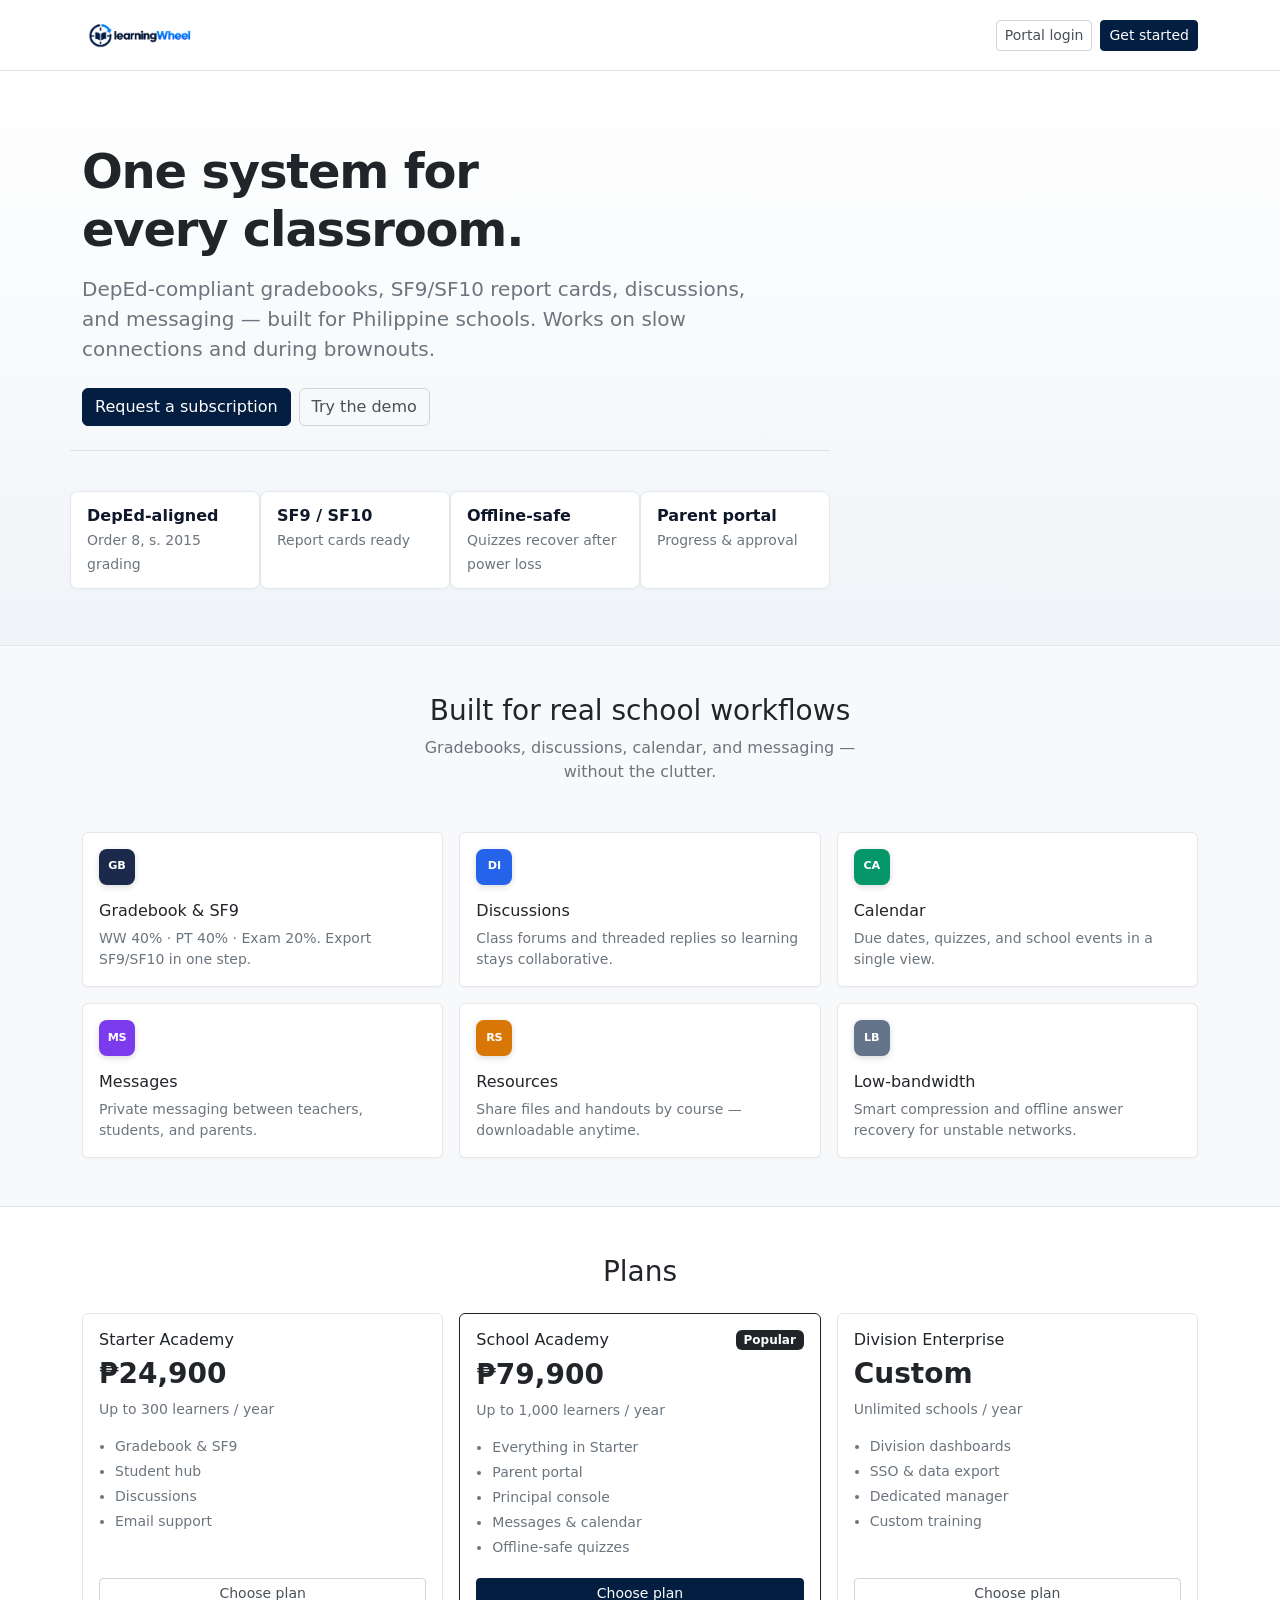
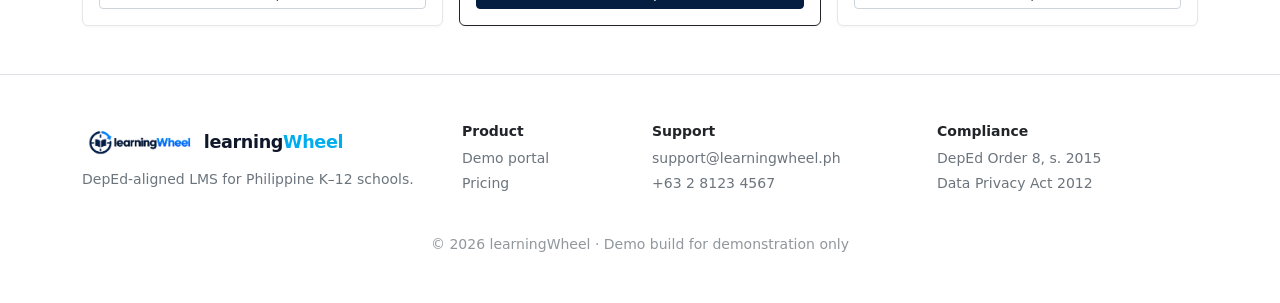
==== commit f5dc8031: "Update index.html" ====
--- a/index.html
+++ b/index.html
@@ -18,7 +18,7 @@
   <nav class="navbar navbar-expand-lg bg-white border-bottom sticky-top">
     <div class="container">
       <a class="navbar-brand d-flex align-items-center gap-2 mb-0 py-2" href="#" onclick="return false">
-        <img src="logolearningwheel.png" alt="learningWheel" class="logo-nav">
+        <span class="logo-on-dark"><img src="logolearningwheel.png" alt="learningWheel" class="logo-nav"></span>
       </a>
       <div class="d-flex gap-2">
         <button class="btn btn-outline-secondary btn-sm" onclick="view('login')">Portal login</button>
@@ -31,13 +31,13 @@
     <div class="container">
       <div class="row">
         <div class="col-lg-8">
-          <h1 class="display-5 mb-3 animate-fade-up">One system for every classroom.</h1>
-          <p class="lead text-secondary mb-4 animate-fade-up" style="max-width:34em; animation-delay: 0.1s;">DepEd-compliant gradebooks, SF9/SF10 report cards, discussions, and messaging — built for Philippine schools. Works on slow connections and during brownouts.</p>
-          <div class="d-flex flex-wrap gap-2 mb-5 animate-fade-up" style="animation-delay: 0.2s;">
+          <h1 class="display-5 mb-3">One system for every classroom.</h1>
+          <p class="lead text-secondary mb-4" style="max-width:34em">DepEd-compliant gradebooks, SF9/SF10 report cards, discussions, and messaging — built for Philippine schools. Works on slow connections and during brownouts.</p>
+          <div class="d-flex flex-wrap gap-2 mb-5">
             <button class="btn btn-primary" onclick="openBuy('Academy')">Request a subscription</button>
             <button class="btn btn-outline-secondary" onclick="view('login')">Try the demo</button>
           </div>
-          <div class="row g-4 pt-3 border-top animate-fade-up" style="animation-delay: 0.3s;">
+          <div class="row g-4 pt-3 border-top">
             <div class="col-6 col-md-3 hero-meta-item">
               <strong>DepEd-aligned</strong>
               <span class="text-secondary small">Order 8, s. 2015 grading</span>
@@ -60,15 +60,15 @@
     </div>
   </section>
 
-  <section class="py-5 bg-light-lw">
-    <div class="container">
-      <div class="text-center mb-5 animate-fade-up" style="max-width:28rem;margin-inline:auto">
+  <section class="py-5">
+    <div class="container">
+      <div class="text-center mb-5" style="max-width:28rem;margin-inline:auto">
         <h2 class="h3 mb-2">Built for real school workflows</h2>
         <p class="text-secondary mb-0">Gradebooks, discussions, calendar, and messaging — without the clutter.</p>
       </div>
       <div class="row g-3">
-        <div class="col-md-6 col-lg-4 animate-fade-up" style="animation-delay: 0.05s;">
-          <div class="card h-100 card-hover-lift">
+        <div class="col-md-6 col-lg-4">
+          <div class="card h-100">
             <div class="card-body">
               <div class="course-badge mb-3" style="background:#1B2A4A">GB</div>
               <h3 class="h6">Gradebook &amp; SF9</h3>
@@ -76,8 +76,8 @@
             </div>
           </div>
         </div>
-        <div class="col-md-6 col-lg-4 animate-fade-up" style="animation-delay: 0.1s;">
-          <div class="card h-100 card-hover-lift">
+        <div class="col-md-6 col-lg-4">
+          <div class="card h-100">
             <div class="card-body">
               <div class="course-badge mb-3" style="background:#2563EB">DI</div>
               <h3 class="h6">Discussions</h3>
@@ -85,8 +85,8 @@
             </div>
           </div>
         </div>
-        <div class="col-md-6 col-lg-4 animate-fade-up" style="animation-delay: 0.15s;">
-          <div class="card h-100 card-hover-lift">
+        <div class="col-md-6 col-lg-4">
+          <div class="card h-100">
             <div class="card-body">
               <div class="course-badge mb-3" style="background:#059669">CA</div>
               <h3 class="h6">Calendar</h3>
@@ -94,8 +94,8 @@
             </div>
           </div>
         </div>
-        <div class="col-md-6 col-lg-4 animate-fade-up" style="animation-delay: 0.2s;">
-          <div class="card h-100 card-hover-lift">
+        <div class="col-md-6 col-lg-4">
+          <div class="card h-100">
             <div class="card-body">
               <div class="course-badge mb-3" style="background:#7C3AED">MS</div>
               <h3 class="h6">Messages</h3>
@@ -103,8 +103,8 @@
             </div>
           </div>
         </div>
-        <div class="col-md-6 col-lg-4 animate-fade-up" style="animation-delay: 0.25s;">
-          <div class="card h-100 card-hover-lift">
+        <div class="col-md-6 col-lg-4">
+          <div class="card h-100">
             <div class="card-body">
               <div class="course-badge mb-3" style="background:#D97706">RS</div>
               <h3 class="h6">Resources</h3>
@@ -112,8 +112,8 @@
             </div>
           </div>
         </div>
-        <div class="col-md-6 col-lg-4 animate-fade-up" style="animation-delay: 0.3s;">
-          <div class="card h-100 card-hover-lift">
+        <div class="col-md-6 col-lg-4">
+          <div class="card h-100">
             <div class="card-body">
               <div class="course-badge mb-3" style="background:#64748B">LB</div>
               <h3 class="h6">Low-bandwidth</h3>
@@ -127,7 +127,7 @@
 
   <section class="py-5 bg-white border-top">
     <div class="container">
-      <h2 class="h3 text-center mb-4 animate-fade-up">Plans</h2>
+      <h2 class="h3 text-center mb-4">Plans</h2>
       <div class="row g-3 justify-content-center" id="plans"></div>
     </div>
   </section>
@@ -137,8 +137,8 @@
       <div class="row g-4">
         <div class="col-md-4">
           <div class="d-flex align-items-center gap-2 mb-2">
-            <img src="logolearningwheel.png" alt="learningWheel" class="logo-footer">
-            <span class="brand-text">learning<span class="brand-accent">Wheel</span></span>
+            <span class="logo-on-dark"><img src="logolearningwheel.png" alt="learningWheel" class="logo-nav"></span>
+        <span class="brand-text">learning<span class="brand-accent">Wheel</span></span>
           </div>
           <p class="text-secondary small mb-0">DepEd-aligned LMS for Philippine K–12 schools.</p>
         </div>
@@ -169,33 +169,49 @@
   </footer>
 </div>
 
-<!-- ========== LOGIN (REDESIGNED + ANIMATED) ========== -->
-<div class="view login-view" id="login" hidden>
-  <div class="login-bg-glow"></div>
-  <div class="login-card animate-card-in">
-    <div class="login-logo-wrap">
-      <img src="logolearningwheel.png" alt="learningWheel" class="logo-login-card">
-      <span class="brand-text-login">learning<span class="brand-accent">Wheel</span></span>
-    </div>
-    
-    <h2 class="h4 mb-1 text-center">Welcome back</h2>
-    <p class="text-secondary small text-center mb-4">Sign in to your portal</p>
-
-    <label class="form-label small fw-semibold">I am a…</label>
-    <div class="row g-2 mb-3" id="roles"></div>
-    
-    <div class="mb-3">
-      <label class="form-label small fw-semibold" for="em">Email / LRN</label>
-      <input type="text" class="form-control" id="em" value="demo@school.edu.ph" autocomplete="username">
-    </div>
-    <div class="mb-3">
-      <label class="form-label small fw-semibold" for="pw">Password</label>
-      <input type="password" class="form-control" id="pw" placeholder="Any password works" autocomplete="current-password">
-    </div>
-    <button class="btn btn-primary w-100 mb-2 btn-hover-lift" onclick="doLogin()">Sign in</button>
-    <button class="btn btn-outline-secondary w-100 mb-2 btn-hover-lift" onclick="view('landing')">Back to website</button>
-    <button class="btn btn-outline-secondary w-100 mb-3 btn-hover-lift" onclick="resetDB()">Reset demo data</button>
-    <p class="text-secondary small text-center mb-0">Demo mode — no real accounts required</p>
+<!-- ========== LOGIN ========== -->
+<div class="view" id="login" hidden>
+  <div class="row g-0">
+    <div class="col-lg-6 d-none d-lg-flex login-art align-items-center">
+      <div class="px-5 py-5" style="max-width:28rem">
+        <div class="mb-4 logo-login-wrap">
+          <img src="logolearningwheel.png" alt="learningWheel" class="logo-login">
+        </div>
+        <h1 class="h2 text-white mb-3">Welcome back.</h1>
+        <p class="text-muted-light mb-0">One gateway for students, teachers, parents, and principals.</p>
+        <ul>
+          <li>Gradebook &amp; SF9 / SF10</li>
+          <li>Discussions &amp; messaging</li>
+          <li>Calendar &amp; resources</li>
+          <li>Parent progress portal</li>
+        </ul>
+      </div>
+    </div>
+    <div class="col-lg-6">
+      <div class="login-form-wrap">
+        <div style="width:100%;max-width:22rem">
+          <div class="d-lg-none d-flex align-items-center gap-2 mb-4">
+            <span class="logo-on-dark"><img src="logolearningwheel.png" alt="learningWheel" class="logo-nav"></span>
+        <span class="brand-text">learning<span class="brand-accent">Wheel</span></span>
+          </div>
+          <h2 class="h4 mb-3">Sign in</h2>
+          <label class="form-label small fw-semibold">I am a…</label>
+          <div class="row g-2 mb-3" id="roles"></div>
+          <div class="mb-3">
+            <label class="form-label small fw-semibold" for="em">Email / LRN</label>
+            <input type="text" class="form-control" id="em" value="demo@school.edu.ph" autocomplete="username">
+          </div>
+          <div class="mb-3">
+            <label class="form-label small fw-semibold" for="pw">Password</label>
+            <input type="password" class="form-control" id="pw" placeholder="Any password works" autocomplete="current-password">
+          </div>
+          <button class="btn btn-primary w-100 mb-2" onclick="doLogin()">Sign in</button>
+          <button class="btn btn-outline-secondary w-100 mb-2" onclick="view('landing')">Back to website</button>
+          <button class="btn btn-outline-secondary w-100 mb-3" onclick="resetDB()">Reset demo data</button>
+          <p class="text-secondary small text-center mb-0">Demo mode — no real accounts required</p>
+        </div>
+      </div>
+    </div>
   </div>
 </div>
 
@@ -236,7 +252,7 @@
             <option value="Q3" selected>Q3</option>
             <option value="Q4">Q4</option>
           </select>
-          <select id="kid" class="form-select form-select-sm" hidden style="width:auto" aria-label="Switch child" onchange="state.kid=+this.value;renderParent()"></select>
+          <select id="kid" class="form-select form-select-sm" hidden style="width:auto" aria-label="Switch child"></select>
           <button class="btn btn-outline-secondary btn-sm position-relative" onclick="tab('alerts')" title="Notifications" id="notifBtn">
             <i class="bi bi-bell"></i><span class="position-absolute top-0 start-100 translate-middle badge rounded-pill bg-danger" id="notifBadge" hidden style="font-size:0.65rem">0</span>
           </button>
@@ -251,7 +267,7 @@
         <div class="panel" id="p-todo" hidden></div>
         <div class="panel" id="p-alerts" hidden></div>
         <div class="panel" id="p-up" hidden>
-          <div class="card animate-fade-up">
+          <div class="card">
             <div class="card-body">
               <h2 class="h5">Smart submission</h2>
               <p class="text-secondary small">Poor signal? Files are compressed before upload so you can submit on slow data.</p>
@@ -263,7 +279,7 @@
           </div>
         </div>
         <div class="panel" id="p-quiz" hidden>
-          <div class="card animate-fade-up">
+          <div class="card">
             <div class="card-body">
               <h2 class="h5">Science quiz</h2>
               <p class="text-secondary small">Answers are saved on this device. If power drops, they come back.</p>
@@ -278,7 +294,7 @@
         </div>
         <div class="panel" id="p-rad" hidden><h2 class="h5" id="kn"></h2><div class="row g-3" id="tl"></div></div>
         <div class="panel" id="p-sf9" hidden>
-          <div class="card animate-fade-up">
+          <div class="card">
             <div class="card-body">
               <h2 class="h5">Report card (SF9)</h2>
               <div id="sf"></div>
@@ -293,46 +309,9 @@
             </div>
           </div>
         </div>
-        <div class="panel" id="p-ops" hidden>
-          <div class="row g-3">
-            <div class="col-md-4 animate-fade-up" style="animation-delay: 0.05s;"><div class="card"><div class="card-body"><h3 class="h6">Enrollment by grade</h3><div id="c1"></div></div></div></div>
-            <div class="col-md-4 animate-fade-up" style="animation-delay: 0.1s;"><div class="card"><div class="card-body"><h3 class="h6">Average GPA</h3><div id="c2"></div></div></div></div>
-            <div class="col-md-4 animate-fade-up" style="animation-delay: 0.15s;"><div class="card"><div class="card-body"><h3 class="h6">Attendance %</h3><div id="c3"></div></div></div></div>
-          </div>
-        </div>
-        <div class="panel" id="p-comp" hidden>
-          <div class="card animate-fade-up">
-            <div class="card-body">
-              <h2 class="h5">Teacher compliance ledger</h2>
-              <div class="table-responsive">
-                <table class="table table-sm align-middle mb-0">
-                  <thead><tr><th>Teacher</th><th>Assignments reviewed</th><th>Lesson logs</th><th>Status</th></tr></thead>
-                  <tbody id="cl"></tbody>
-                </table>
-              </div>
-            </div>
-          </div>
-        </div>
-        <div class="panel" id="p-lic" hidden>
-          <div class="row g-3">
-            <div class="col-md-6 animate-fade-up" style="animation-delay: 0.05s;">
-              <div class="card"><div class="card-body">
-                <h2 class="h5">License slots</h2>
-                <p class="fs-3 fw-bold mb-2">750 / 1000 filled</p>
-                <div class="progress mb-2" style="height:6px"><div class="progress-bar" style="width:75%;background:var(--lw-primary)"></div></div>
-                <p class="text-secondary small mb-0">250 slots remaining</p>
-              </div></div>
-            </div>
-            <div class="col-md-6 animate-fade-up" style="animation-delay: 0.1s;">
-              <div class="card"><div class="card-body">
-                <h2 class="h5">Billing</h2>
-                <p><span class="badge text-bg-success">Active</span> Academy plan</p>
-                <p class="text-secondary small">Renews Jun 30, 2027 · ₱79,900 / year</p>
-                <button class="btn btn-outline-secondary btn-sm" onclick="toast('Invoice sent to finance@school.edu.ph')">Download invoice</button>
-              </div></div>
-            </div>
-          </div>
-        </div>
+        <div class="panel" id="p-ops" hidden></div>
+        <div class="panel" id="p-comp" hidden></div>
+        <div class="panel" id="p-lic" hidden></div>
         <div class="panel" id="p-disc" hidden></div>
         <div class="panel" id="p-cal" hidden></div>
         <div class="panel" id="p-msg" hidden></div>
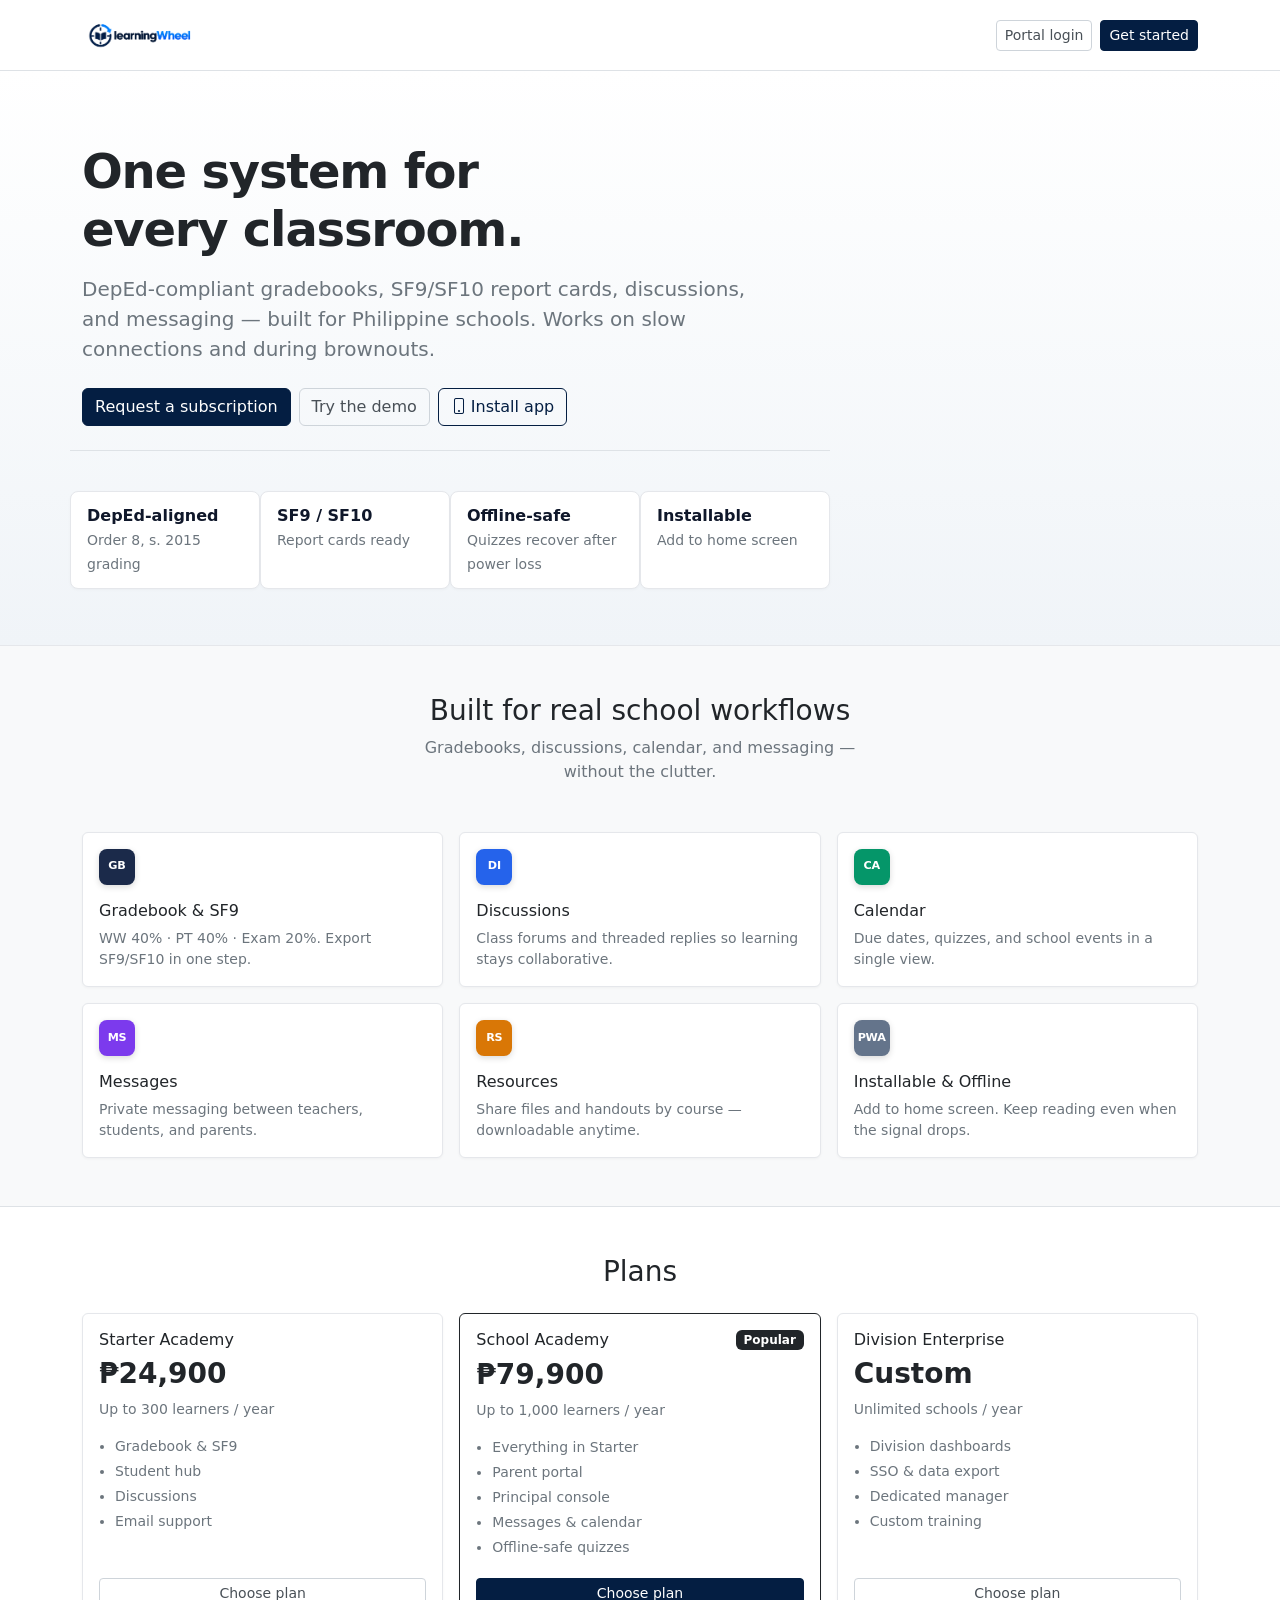
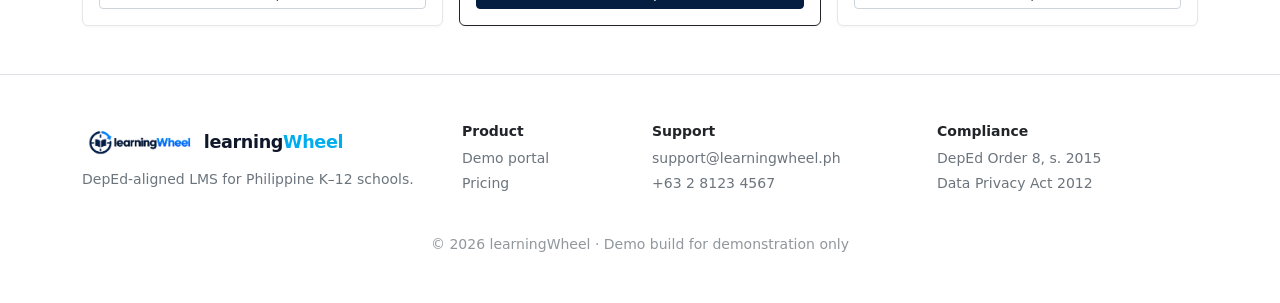
==== commit c0c06800: "Update index.html" ====
--- a/index.html
+++ b/index.html
@@ -2,16 +2,33 @@
 <html lang="en">
 <head>
 <meta charset="utf-8">
-<meta name="viewport" content="width=device-width, initial-scale=1">
+<meta name="viewport" content="width=device-width, initial-scale=1, viewport-fit=cover">
 <title>learningWheel – LMS for Philippine Schools</title>
 <meta name="description" content="DepEd-compliant Learning Management System for Philippine schools.">
+
+<!-- ===== PWA ===== -->
+<link rel="manifest" href="manifest.json">
 <meta name="theme-color" content="#041E42">
+<meta name="color-scheme" content="light">
 <link rel="icon" type="image/png" href="logolearningwheel.png">
+<link rel="apple-touch-icon" href="logolearningwheel.png">
+<meta name="apple-mobile-web-app-capable" content="yes">
+<meta name="apple-mobile-web-app-status-bar-style" content="black-translucent">
+<meta name="apple-mobile-web-app-title" content="learningWheel">
+<meta name="mobile-web-app-capable" content="yes">
+<meta name="application-name" content="learningWheel">
+
 <link href="https://cdn.jsdelivr.net/npm/bootstrap@5.3.3/dist/css/bootstrap.min.css" rel="stylesheet">
 <link href="https://cdn.jsdelivr.net/npm/bootstrap-icons@1.11.3/font/bootstrap-icons.min.css" rel="stylesheet">
 <link rel="stylesheet" href="styles.css">
 </head>
 <body>
+
+<!-- ===== Update banner (shown when new SW is waiting) ===== -->
+<div id="updateBanner" class="update-banner" hidden>
+  <span><i class="bi bi-arrow-clockwise me-1"></i>A new version of learningWheel is ready.</span>
+  <button class="btn btn-sm btn-light ms-2" onclick="applyUpdate()">Refresh</button>
+</div>
 
 <!-- ========== LANDING ========== -->
 <div class="view" id="landing">
@@ -20,7 +37,7 @@
       <a class="navbar-brand d-flex align-items-center gap-2 mb-0 py-2" href="#" onclick="return false">
         <span class="logo-on-dark"><img src="logolearningwheel.png" alt="learningWheel" class="logo-nav"></span>
       </a>
-      <div class="d-flex gap-2">
+      <div class="d-flex gap-2 flex-wrap">
         <button class="btn btn-outline-secondary btn-sm" onclick="view('login')">Portal login</button>
         <button class="btn btn-primary btn-sm" onclick="openBuy('Academy')">Get started</button>
       </div>
@@ -30,12 +47,15 @@
   <section class="hero-lw">
     <div class="container">
       <div class="row">
-        <div class="col-lg-8">
+        <div class="col-lg-9 col-xl-8">
           <h1 class="display-5 mb-3">One system for every classroom.</h1>
           <p class="lead text-secondary mb-4" style="max-width:34em">DepEd-compliant gradebooks, SF9/SF10 report cards, discussions, and messaging — built for Philippine schools. Works on slow connections and during brownouts.</p>
           <div class="d-flex flex-wrap gap-2 mb-5">
             <button class="btn btn-primary" onclick="openBuy('Academy')">Request a subscription</button>
             <button class="btn btn-outline-secondary" onclick="view('login')">Try the demo</button>
+            <button class="btn btn-outline-primary" onclick="promptInstall()">
+              <i class="bi bi-phone me-1"></i>Install app
+            </button>
           </div>
           <div class="row g-4 pt-3 border-top">
             <div class="col-6 col-md-3 hero-meta-item">
@@ -51,8 +71,8 @@
               <span class="text-secondary small">Quizzes recover after power loss</span>
             </div>
             <div class="col-6 col-md-3 hero-meta-item">
-              <strong>Parent portal</strong>
-              <span class="text-secondary small">Progress &amp; approval</span>
+              <strong>Installable</strong>
+              <span class="text-secondary small">Add to home screen</span>
             </div>
           </div>
         </div>
@@ -115,9 +135,9 @@
         <div class="col-md-6 col-lg-4">
           <div class="card h-100">
             <div class="card-body">
-              <div class="course-badge mb-3" style="background:#64748B">LB</div>
-              <h3 class="h6">Low-bandwidth</h3>
-              <p class="text-secondary small mb-0">Smart compression and offline answer recovery for unstable networks.</p>
+              <div class="course-badge mb-3" style="background:#64748B">PWA</div>
+              <h3 class="h6">Installable &amp; Offline</h3>
+              <p class="text-secondary small mb-0">Add to home screen. Keep reading even when the signal drops.</p>
             </div>
           </div>
         </div>
@@ -138,7 +158,7 @@
         <div class="col-md-4">
           <div class="d-flex align-items-center gap-2 mb-2">
             <span class="logo-on-dark"><img src="logolearningwheel.png" alt="learningWheel" class="logo-nav"></span>
-        <span class="brand-text">learning<span class="brand-accent">Wheel</span></span>
+            <span class="brand-text">learning<span class="brand-accent">Wheel</span></span>
           </div>
           <p class="text-secondary small mb-0">DepEd-aligned LMS for Philippine K–12 schools.</p>
         </div>
@@ -171,9 +191,10 @@
 
 <!-- ========== LOGIN ========== -->
 <div class="view" id="login" hidden>
-  <div class="row g-0">
+  <div class="row g-0 login-row">
+    <!-- Left panel: only shows on lg+ -->
     <div class="col-lg-6 d-none d-lg-flex login-art align-items-center">
-      <div class="px-5 py-5" style="max-width:28rem">
+      <div class="px-5 py-5" style="max-width:32rem;width:100%">
         <div class="mb-4 logo-login-wrap">
           <img src="logolearningwheel.png" alt="learningWheel" class="logo-login">
         </div>
@@ -187,12 +208,15 @@
         </ul>
       </div>
     </div>
-    <div class="col-lg-6">
+
+    <!-- Right panel: form -->
+    <div class="col-lg-6 login-form-col">
       <div class="login-form-wrap">
-        <div style="width:100%;max-width:22rem">
+        <div class="login-form-inner">
+          <!-- Brand shown on mobile only -->
           <div class="d-lg-none d-flex align-items-center gap-2 mb-4">
             <span class="logo-on-dark"><img src="logolearningwheel.png" alt="learningWheel" class="logo-nav"></span>
-        <span class="brand-text">learning<span class="brand-accent">Wheel</span></span>
+            <span class="brand-text">learning<span class="brand-accent">Wheel</span></span>
           </div>
           <h2 class="h4 mb-3">Sign in</h2>
           <label class="form-label small fw-semibold">I am a…</label>
@@ -222,6 +246,9 @@
     <aside class="sidebar d-flex flex-column" id="sidebar">
       <div class="sidebar-brand">
         <img src="logolearningwheel.png" alt="learningWheel" class="logo-sidebar">
+        <button class="sidebar-close d-lg-none" onclick="toggleSide(false)" aria-label="Close menu">
+          <i class="bi bi-x-lg"></i>
+        </button>
       </div>
       <nav class="nav flex-column py-2 flex-grow-1" id="sideNav"></nav>
       <div class="sidebar-footer">
@@ -232,27 +259,35 @@
             <div class="small" style="font-size:0.75rem" id="userRole">Student</div>
           </div>
         </div>
+        <button class="btn btn-outline-secondary btn-sm w-100 mb-2" style="border-color:rgba(255,255,255,0.15);color:#D1D5DB" onclick="promptInstall()" id="installBtnSide" hidden>
+          <i class="bi bi-download me-1"></i>Install app
+        </button>
         <button class="btn btn-outline-secondary btn-sm w-100" style="border-color:rgba(255,255,255,0.15);color:#D1D5DB" onclick="view('login')">Log out</button>
       </div>
     </aside>
 
     <div class="main-area">
-      <header class="topbar d-flex align-items-center justify-content-between gap-2 flex-wrap">
-        <div class="d-flex align-items-center gap-2 flex-grow-1">
-          <button class="btn btn-outline-secondary btn-sm d-lg-none" onclick="toggleSide()" aria-label="Menu"><i class="bi bi-list"></i></button>
-          <div class="input-group input-group-sm" style="max-width:18rem">
+      <header class="topbar">
+        <div class="topbar-left">
+          <button class="btn btn-outline-secondary btn-sm d-lg-none" onclick="toggleSide()" aria-label="Menu">
+            <i class="bi bi-list"></i>
+          </button>
+          <div class="input-group input-group-sm topbar-search">
             <span class="input-group-text bg-white text-secondary border-end-0"><i class="bi bi-search"></i></span>
-            <input type="search" class="form-control border-start-0" placeholder="Search courses, posts…" id="search" oninput="onSearch(this.value)">
-          </div>
-        </div>
-        <div class="d-flex align-items-center gap-2">
-          <select id="quarter" class="form-select form-select-sm" style="width:auto;min-width:7rem" aria-label="Quarter" onchange="setQuarter(this.value)" title="Academic quarter">
+            <input type="search" class="form-control border-start-0" placeholder="Search…" id="search" oninput="onSearch(this.value)">
+          </div>
+        </div>
+        <div class="topbar-right">
+          <select id="quarter" class="form-select form-select-sm quarter-select" aria-label="Quarter" onchange="setQuarter(this.value)" title="Academic quarter">
             <option value="Q1">Q1</option>
             <option value="Q2">Q2</option>
             <option value="Q3" selected>Q3</option>
             <option value="Q4">Q4</option>
           </select>
-          <select id="kid" class="form-select form-select-sm" hidden style="width:auto" aria-label="Switch child"></select>
+          <select id="kid" class="form-select form-select-sm kid-select" hidden aria-label="Switch child"></select>
+          <button class="btn btn-outline-primary btn-sm install-top-btn" id="installBtn" onclick="promptInstall()" hidden title="Install app">
+            <i class="bi bi-download"></i><span class="d-none d-sm-inline ms-1">Install</span>
+          </button>
           <button class="btn btn-outline-secondary btn-sm position-relative" onclick="tab('alerts')" title="Notifications" id="notifBtn">
             <i class="bi bi-bell"></i><span class="position-absolute top-0 start-100 translate-middle badge rounded-pill bg-danger" id="notifBadge" hidden style="font-size:0.65rem">0</span>
           </button>
@@ -326,7 +361,7 @@
 
 <!-- Buy modal -->
 <div class="modal fade" id="buyModal" tabindex="-1" aria-hidden="true">
-  <div class="modal-dialog modal-dialog-centered">
+  <div class="modal-dialog modal-dialog-centered modal-dialog-scrollable">
     <div class="modal-content">
       <div id="bf">
         <div class="modal-header">
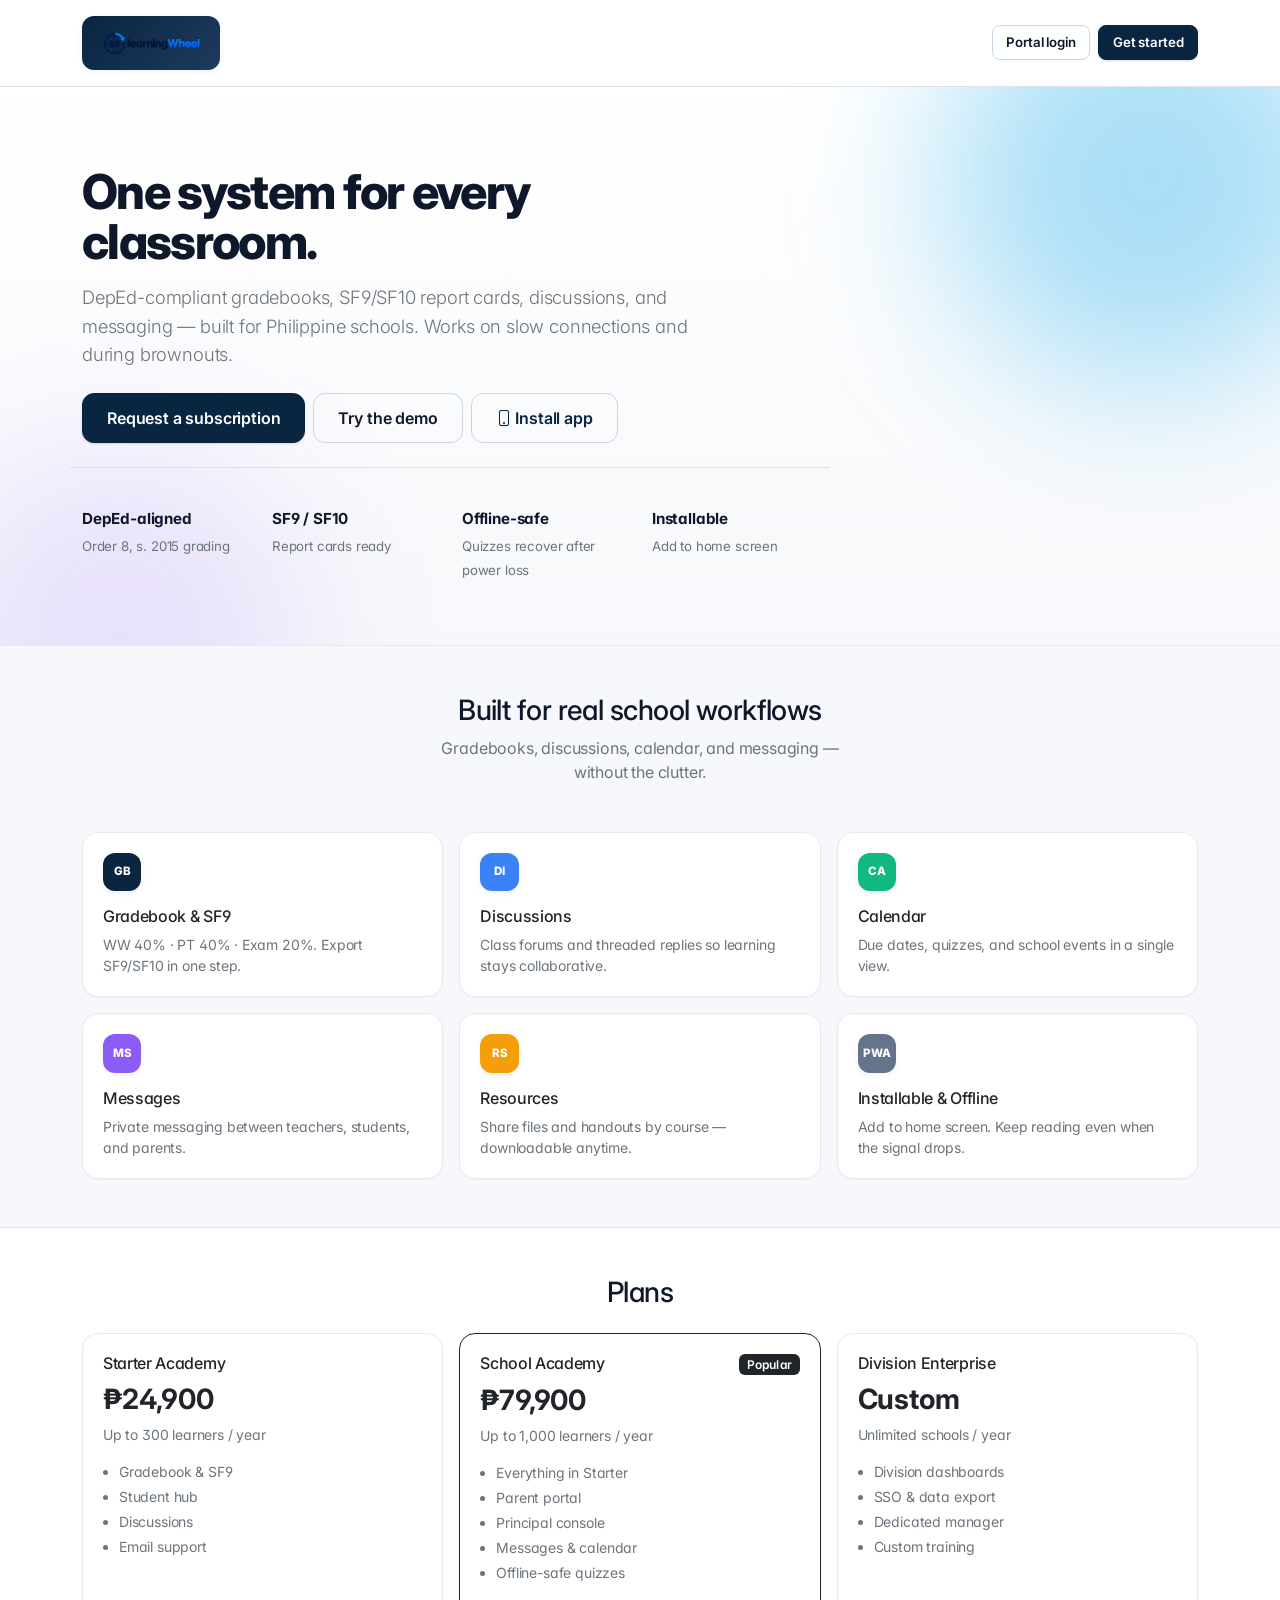
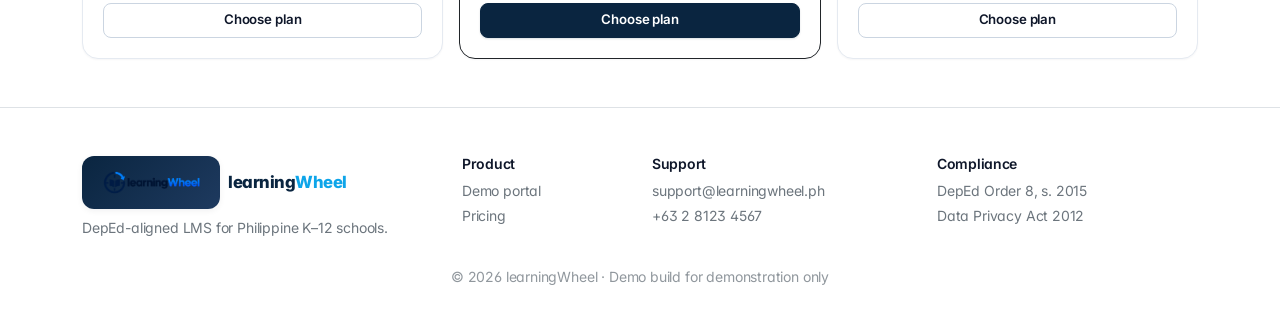
==== commit b6614f98: "Update index.html" ====
--- a/index.html
+++ b/index.html
@@ -8,7 +8,7 @@
 
 <!-- ===== PWA ===== -->
 <link rel="manifest" href="manifest.json">
-<meta name="theme-color" content="#041E42">
+<meta name="theme-color" content="#0A2540">
 <meta name="color-scheme" content="light">
 <link rel="icon" type="image/png" href="logolearningwheel.png">
 <link rel="apple-touch-icon" href="logolearningwheel.png">
@@ -18,6 +18,12 @@
 <meta name="mobile-web-app-capable" content="yes">
 <meta name="application-name" content="learningWheel">
 
+<!-- ===== Fonts ===== -->
+<link rel="preconnect" href="https://fonts.googleapis.com">
+<link rel="preconnect" href="https://fonts.gstatic.com" crossorigin>
+<link href="https://fonts.googleapis.com/css2?family=Inter:wght@400;500;600;700;800&display=swap" rel="stylesheet">
+
+<!-- ===== CSS ===== -->
 <link href="https://cdn.jsdelivr.net/npm/bootstrap@5.3.3/dist/css/bootstrap.min.css" rel="stylesheet">
 <link href="https://cdn.jsdelivr.net/npm/bootstrap-icons@1.11.3/font/bootstrap-icons.min.css" rel="stylesheet">
 <link rel="stylesheet" href="styles.css">
@@ -51,9 +57,9 @@
           <h1 class="display-5 mb-3">One system for every classroom.</h1>
           <p class="lead text-secondary mb-4" style="max-width:34em">DepEd-compliant gradebooks, SF9/SF10 report cards, discussions, and messaging — built for Philippine schools. Works on slow connections and during brownouts.</p>
           <div class="d-flex flex-wrap gap-2 mb-5">
-            <button class="btn btn-primary" onclick="openBuy('Academy')">Request a subscription</button>
-            <button class="btn btn-outline-secondary" onclick="view('login')">Try the demo</button>
-            <button class="btn btn-outline-primary" onclick="promptInstall()">
+            <button class="btn btn-primary btn-lg" onclick="openBuy('Academy')">Request a subscription</button>
+            <button class="btn btn-outline-secondary btn-lg" onclick="view('login')">Try the demo</button>
+            <button class="btn btn-outline-primary btn-lg" onclick="promptInstall()">
               <i class="bi bi-phone me-1"></i>Install app
             </button>
           </div>
@@ -90,7 +96,7 @@
         <div class="col-md-6 col-lg-4">
           <div class="card h-100">
             <div class="card-body">
-              <div class="course-badge mb-3" style="background:#1B2A4A">GB</div>
+              <div class="course-badge mb-3" style="background:#0A2540">GB</div>
               <h3 class="h6">Gradebook &amp; SF9</h3>
               <p class="text-secondary small mb-0">WW 40% · PT 40% · Exam 20%. Export SF9/SF10 in one step.</p>
             </div>
@@ -99,7 +105,7 @@
         <div class="col-md-6 col-lg-4">
           <div class="card h-100">
             <div class="card-body">
-              <div class="course-badge mb-3" style="background:#2563EB">DI</div>
+              <div class="course-badge mb-3" style="background:#3B82F6">DI</div>
               <h3 class="h6">Discussions</h3>
               <p class="text-secondary small mb-0">Class forums and threaded replies so learning stays collaborative.</p>
             </div>
@@ -108,7 +114,7 @@
         <div class="col-md-6 col-lg-4">
           <div class="card h-100">
             <div class="card-body">
-              <div class="course-badge mb-3" style="background:#059669">CA</div>
+              <div class="course-badge mb-3" style="background:#10B981">CA</div>
               <h3 class="h6">Calendar</h3>
               <p class="text-secondary small mb-0">Due dates, quizzes, and school events in a single view.</p>
             </div>
@@ -117,7 +123,7 @@
         <div class="col-md-6 col-lg-4">
           <div class="card h-100">
             <div class="card-body">
-              <div class="course-badge mb-3" style="background:#7C3AED">MS</div>
+              <div class="course-badge mb-3" style="background:#8B5CF6">MS</div>
               <h3 class="h6">Messages</h3>
               <p class="text-secondary small mb-0">Private messaging between teachers, students, and parents.</p>
             </div>
@@ -126,7 +132,7 @@
         <div class="col-md-6 col-lg-4">
           <div class="card h-100">
             <div class="card-body">
-              <div class="course-badge mb-3" style="background:#D97706">RS</div>
+              <div class="course-badge mb-3" style="background:#F59E0B">RS</div>
               <h3 class="h6">Resources</h3>
               <p class="text-secondary small mb-0">Share files and handouts by course — downloadable anytime.</p>
             </div>
@@ -253,16 +259,16 @@
       <nav class="nav flex-column py-2 flex-grow-1" id="sideNav"></nav>
       <div class="sidebar-footer">
         <div class="d-flex align-items-center gap-2 mb-2">
-          <div class="rounded-circle bg-primary text-white d-flex align-items-center justify-content-center" style="width:2rem;height:2rem;font-size:0.8rem;font-weight:600;background:var(--lw-primary)!important" id="av">U</div>
+          <div class="rounded-circle bg-primary text-white d-flex align-items-center justify-content-center" style="width:2rem;height:2rem;font-size:0.8rem;font-weight:700;background:var(--lw-accent)!important" id="av">U</div>
           <div class="min-w-0">
             <div class="text-white small fw-semibold text-truncate" id="userName">Demo User</div>
-            <div class="small" style="font-size:0.75rem" id="userRole">Student</div>
-          </div>
-        </div>
-        <button class="btn btn-outline-secondary btn-sm w-100 mb-2" style="border-color:rgba(255,255,255,0.15);color:#D1D5DB" onclick="promptInstall()" id="installBtnSide" hidden>
+            <div class="small" style="font-size:0.75rem;color:#94A3B8" id="userRole">Student</div>
+          </div>
+        </div>
+        <button class="btn btn-outline-secondary btn-sm w-100 mb-2" style="border-color:rgba(255,255,255,0.15);color:#CBD5E1;background:rgba(255,255,255,0.03)" onclick="promptInstall()" id="installBtnSide" hidden>
           <i class="bi bi-download me-1"></i>Install app
         </button>
-        <button class="btn btn-outline-secondary btn-sm w-100" style="border-color:rgba(255,255,255,0.15);color:#D1D5DB" onclick="view('login')">Log out</button>
+        <button class="btn btn-outline-secondary btn-sm w-100" style="border-color:rgba(255,255,255,0.15);color:#CBD5E1;background:rgba(255,255,255,0.03)" onclick="view('login')">Log out</button>
       </div>
     </aside>
 
--- a/styles.css
+++ b/styles.css
@@ -0,0 +1,938 @@
+/* ============================================================
+   learningWheel — Modern Design System
+   ============================================================ */
+
+:root {
+  /* Brand */
+  --lw-primary: #0A2540;
+  --lw-primary-hover: #143A5F;
+  --lw-primary-light: #E6EEF7;
+  --lw-accent: #0EA5E9;
+  --lw-accent-soft: #E0F2FE;
+
+  /* Surface */
+  --lw-bg: #F7F8FB;
+  --lw-surface: #FFFFFF;
+  --lw-surface-2: #F1F5F9;
+  --lw-border: #E5EAF1;
+  --lw-border-strong: #CBD5E1;
+
+  /* Text */
+  --lw-text: #0F172A;
+  --lw-text-secondary: #64748B;
+  --lw-text-tertiary: #94A3B8;
+
+  /* Status */
+  --lw-success: #10B981;
+  --lw-warning: #F59E0B;
+  --lw-danger: #EF4444;
+  --lw-info: #3B82F6;
+
+  /* Elevation */
+  --lw-shadow-xs: 0 1px 2px rgba(15, 23, 42, 0.04);
+  --lw-shadow-sm: 0 2px 6px rgba(15, 23, 42, 0.06);
+  --lw-shadow-md: 0 8px 24px rgba(15, 23, 42, 0.08);
+  --lw-shadow-lg: 0 20px 48px rgba(15, 23, 42, 0.12);
+
+  /* Radius */
+  --lw-radius-sm: 0.5rem;
+  --lw-radius: 0.75rem;
+  --lw-radius-lg: 1rem;
+  --lw-radius-xl: 1.25rem;
+}
+
+/* ---------- Base ---------- */
+* { box-sizing: border-box; }
+
+html, body {
+  overflow-x: hidden;
+  width: 100%;
+}
+
+body {
+  font-family: 'Inter', system-ui, -apple-system, "Segoe UI", Roboto, "Helvetica Neue", Arial, sans-serif;
+  background: var(--lw-bg);
+  color: var(--lw-text);
+  -webkit-font-smoothing: antialiased;
+  -moz-osx-font-smoothing: grayscale;
+  -webkit-tap-highlight-color: transparent;
+  font-feature-settings: "cv11", "ss01";
+  letter-spacing: -0.011em;
+}
+
+/* Modern scrollbar */
+::-webkit-scrollbar { width: 10px; height: 10px; }
+::-webkit-scrollbar-track { background: transparent; }
+::-webkit-scrollbar-thumb {
+  background: var(--lw-border-strong);
+  border-radius: 10px;
+  border: 2px solid var(--lw-bg);
+}
+::-webkit-scrollbar-thumb:hover { background: var(--lw-text-tertiary); }
+
+h1, h2, h3, h4, h5, h6 {
+  letter-spacing: -0.02em;
+  font-weight: 700;
+  color: var(--lw-text);
+}
+h1 { font-weight: 800; }
+
+a { color: var(--lw-accent); }
+
+/* ---------- Logos ---------- */
+.logo-login-wrap { margin-bottom: 1.5rem; }
+.logo-login {
+  height: 76px;
+  width: auto;
+  max-width: min(340px, 100%);
+  object-fit: contain;
+  display: block;
+}
+.logo-sidebar {
+  height: 42px;
+  width: auto;
+  max-width: 180px;
+  object-fit: contain;
+  display: block;
+}
+.logo-nav {
+  height: 36px;
+  width: auto;
+  max-width: 180px;
+  object-fit: contain;
+  display: block;
+}
+.logo-on-dark {
+  display: inline-flex;
+  align-items: center;
+  background: linear-gradient(135deg, #0A2540 0%, #1E3A5F 100%);
+  border-radius: var(--lw-radius);
+  padding: 0.55rem 0.95rem;
+  box-shadow: var(--lw-shadow-sm);
+}
+.brand-text {
+  font-weight: 800;
+  font-size: 1.05rem;
+  color: var(--lw-primary);
+  letter-spacing: -0.03em;
+}
+.brand-accent { color: var(--lw-accent); }
+
+.sidebar-brand {
+  padding: 1.15rem 1.1rem;
+  display: flex;
+  align-items: center;
+  justify-content: space-between;
+  border-bottom: 1px solid rgba(255,255,255,0.06);
+}
+.sidebar-close {
+  background: transparent;
+  border: 0;
+  color: #CBD5E1;
+  font-size: 1.1rem;
+  padding: 0.4rem 0.6rem;
+  border-radius: var(--lw-radius-sm);
+  cursor: pointer;
+  line-height: 1;
+  transition: background 0.15s, color 0.15s;
+}
+.sidebar-close:hover { background: rgba(255,255,255,0.1); color: #fff; }
+
+/* ---------- Buttons ---------- */
+.btn {
+  border-radius: var(--lw-radius);
+  font-weight: 600;
+  letter-spacing: -0.01em;
+  transition: all 0.18s cubic-bezier(0.4, 0, 0.2, 1);
+  padding: 0.5rem 1.1rem;
+}
+.btn-sm { padding: 0.4rem 0.85rem; font-size: 0.83rem; border-radius: var(--lw-radius-sm); }
+.btn-lg { padding: 0.75rem 1.5rem; font-size: 1rem; border-radius: var(--lw-radius); }
+
+.btn-primary {
+  --bs-btn-bg: var(--lw-primary);
+  --bs-btn-border-color: var(--lw-primary);
+  --bs-btn-hover-bg: var(--lw-primary-hover);
+  --bs-btn-hover-border-color: var(--lw-primary-hover);
+  --bs-btn-active-bg: #061A2E;
+  --bs-btn-active-border-color: #061A2E;
+  --bs-btn-disabled-bg: var(--lw-primary);
+  --bs-btn-disabled-border-color: var(--lw-primary);
+  box-shadow: 0 1px 2px rgba(10, 37, 64, 0.15);
+}
+.btn-primary:hover { box-shadow: 0 4px 12px rgba(10, 37, 64, 0.25); transform: translateY(-1px); }
+.btn-primary:active { transform: translateY(0); }
+
+.btn-outline-primary {
+  --bs-btn-color: var(--lw-primary);
+  --bs-btn-border-color: var(--lw-border-strong);
+  --bs-btn-hover-bg: var(--lw-primary);
+  --bs-btn-hover-border-color: var(--lw-primary);
+  --bs-btn-active-bg: var(--lw-primary);
+  --bs-btn-active-border-color: var(--lw-primary);
+}
+
+.btn-outline-secondary {
+  --bs-btn-color: var(--lw-text);
+  --bs-btn-border-color: var(--lw-border-strong);
+  --bs-btn-hover-bg: var(--lw-surface-2);
+  --bs-btn-hover-border-color: var(--lw-border-strong);
+  --bs-btn-hover-color: var(--lw-text);
+  --bs-btn-active-bg: var(--lw-surface-2);
+  --bs-btn-active-border-color: var(--lw-border-strong);
+}
+
+/* ---------- Role buttons (login) ---------- */
+.role-btn {
+  border: 1.5px solid var(--lw-border);
+  background: #fff;
+  color: var(--lw-text-secondary);
+  font-weight: 600;
+  font-size: 0.85rem;
+  padding: 0.7rem 0.5rem;
+  border-radius: var(--lw-radius);
+  cursor: pointer;
+  transition: all 0.18s cubic-bezier(0.4, 0, 0.2, 1);
+  width: 100%;
+  min-height: 46px;
+}
+.role-btn:hover {
+  border-color: var(--lw-primary);
+  color: var(--lw-primary);
+  background: var(--lw-primary-light);
+}
+.role-btn.active {
+  background: var(--lw-primary);
+  border-color: var(--lw-primary);
+  color: #fff;
+  box-shadow: 0 4px 12px rgba(10, 37, 64, 0.2);
+  transform: translateY(-1px);
+}
+
+/* ---------- Form controls ---------- */
+.form-control, .form-select {
+  border-radius: var(--lw-radius-sm);
+  border-color: var(--lw-border);
+  padding: 0.55rem 0.85rem;
+  font-size: 0.9rem;
+  transition: border-color 0.15s, box-shadow 0.15s;
+}
+.form-control:focus, .form-select:focus {
+  border-color: var(--lw-accent);
+  box-shadow: 0 0 0 3px rgba(14, 165, 233, 0.15);
+}
+.form-control-sm, .form-select-sm {
+  padding: 0.4rem 0.7rem;
+  font-size: 0.83rem;
+  border-radius: var(--lw-radius-sm);
+}
+.form-label { color: var(--lw-text); margin-bottom: 0.35rem; }
+.form-check-input:checked {
+  background-color: var(--lw-primary);
+  border-color: var(--lw-primary);
+}
+.form-check-input:focus {
+  border-color: var(--lw-accent);
+  box-shadow: 0 0 0 3px rgba(14, 165, 233, 0.15);
+}
+
+/* ---------- Sidebar ---------- */
+.sidebar {
+  width: 264px;
+  min-height: 100vh;
+  background: linear-gradient(180deg, #0A2540 0%, #061A2E 100%);
+  color: #94A3B8;
+  position: sticky;
+  top: 0;
+  height: 100vh;
+  overflow-y: auto;
+  flex-shrink: 0;
+  z-index: 1030;
+  transition: transform 0.28s cubic-bezier(0.4, 0, 0.2, 1);
+}
+.sidebar .nav-link {
+  color: #94A3B8;
+  font-size: 0.875rem;
+  font-weight: 500;
+  padding: 0.7rem 1rem;
+  border-radius: var(--lw-radius-sm);
+  margin: 0 0.5rem 0.15rem;
+  display: flex;
+  align-items: center;
+  gap: 0.7rem;
+  min-height: 44px;
+  transition: all 0.15s;
+}
+.sidebar .nav-link:hover {
+  color: #E2E8F0;
+  background: rgba(255,255,255,0.05);
+}
+.sidebar .nav-link.active {
+  color: #fff;
+  background: rgba(14, 165, 233, 0.15);
+  box-shadow: inset 3px 0 0 var(--lw-accent);
+  font-weight: 600;
+}
+.sidebar .nav-link i { font-size: 1.05rem; opacity: 0.9; }
+.sidebar .nav-link.active i { color: var(--lw-accent); opacity: 1; }
+
+.sidebar-footer {
+  border-top: 1px solid rgba(255,255,255,0.06);
+  padding: 0.9rem;
+  margin-top: auto;
+}
+
+/* ---------- App shell ---------- */
+.app-shell { display: flex; min-height: 100vh; }
+.main-area {
+  flex: 1;
+  min-width: 0;
+  display: flex;
+  flex-direction: column;
+  background: var(--lw-bg);
+}
+
+/* ---------- Topbar (glass) ---------- */
+.topbar {
+  background: rgba(255, 255, 255, 0.85);
+  backdrop-filter: saturate(180%) blur(16px);
+  -webkit-backdrop-filter: saturate(180%) blur(16px);
+  border-bottom: 1px solid var(--lw-border);
+  padding: 0.65rem 1.25rem;
+  position: sticky;
+  top: 0;
+  z-index: 1020;
+  display: flex;
+  align-items: center;
+  justify-content: space-between;
+  gap: 0.5rem;
+  flex-wrap: wrap;
+}
+.topbar-left {
+  display: flex;
+  align-items: center;
+  gap: 0.5rem;
+  flex: 1;
+  min-width: 0;
+}
+.topbar-search {
+  max-width: 20rem;
+  flex: 1;
+  min-width: 0;
+}
+.topbar-search .input-group-text {
+  background: #fff !important;
+  border-color: var(--lw-border);
+  border-right: 0;
+}
+.topbar-search .form-control {
+  border-left: 0;
+  background: #fff;
+}
+.topbar-search .form-control:focus {
+  box-shadow: none;
+  border-color: var(--lw-border);
+}
+.topbar-search .input-group:focus-within .input-group-text,
+.topbar-search .input-group:focus-within .form-control {
+  border-color: var(--lw-accent);
+}
+.topbar-search .input-group:focus-within .input-group-text {
+  color: var(--lw-accent) !important;
+}
+.topbar-right {
+  display: flex;
+  align-items: center;
+  gap: 0.5rem;
+  flex-wrap: wrap;
+}
+.quarter-select, .kid-select {
+  width: auto;
+  border-radius: var(--lw-radius-sm);
+  font-weight: 600;
+  font-size: 0.83rem;
+}
+.quarter-select { min-width: 5rem; }
+.kid-select { max-width: 12rem; }
+.install-top-btn { white-space: nowrap; }
+
+#notifBtn {
+  width: 38px;
+  height: 38px;
+  padding: 0;
+  display: inline-flex;
+  align-items: center;
+  justify-content: center;
+  border-radius: var(--lw-radius-sm);
+}
+
+/* ---------- Content ---------- */
+.content-area {
+  padding: 1.5rem 1.75rem 2.5rem;
+  width: 100%;
+  max-width: none;
+  min-width: 0;
+}
+
+/* ---------- Cards ---------- */
+.card {
+  border: 1px solid var(--lw-border);
+  border-radius: var(--lw-radius-lg);
+  box-shadow: var(--lw-shadow-xs);
+  background: var(--lw-surface);
+  transition: box-shadow 0.2s, transform 0.2s, border-color 0.2s;
+}
+.card-body { padding: 1.25rem; }
+.card-header {
+  background: #fff;
+  border-bottom: 1px solid var(--lw-border);
+  font-weight: 600;
+  border-radius: var(--lw-radius-lg) var(--lw-radius-lg) 0 0 !important;
+}
+.stat-card:hover {
+  box-shadow: var(--lw-shadow-md);
+  transform: translateY(-2px);
+}
+
+/* ---------- Stats ---------- */
+.stat-card .stat-label {
+  font-size: 0.72rem;
+  text-transform: uppercase;
+  letter-spacing: 0.06em;
+  color: var(--lw-text-secondary);
+  font-weight: 700;
+}
+.stat-card .stat-value {
+  font-size: 1.75rem;
+  font-weight: 800;
+  letter-spacing: -0.03em;
+  color: var(--lw-text);
+  line-height: 1.1;
+}
+.stat-card .card-body > .d-flex:first-child {
+  margin-bottom: 0.5rem;
+}
+.stat-card i {
+  font-size: 1.1rem;
+  opacity: 0.6;
+}
+
+/* ---------- Task items ---------- */
+.task-item {
+  border: 1px solid var(--lw-border);
+  border-left-width: 3px;
+  border-radius: var(--lw-radius);
+  background: #fff;
+  padding: 0.95rem 1.1rem;
+  margin-bottom: 0.6rem;
+  display: flex;
+  gap: 0.85rem;
+  align-items: flex-start;
+  flex-wrap: wrap;
+  transition: all 0.15s;
+}
+.task-item.border-danger { border-left-color: var(--lw-danger); }
+.task-item.border-warning { border-left-color: var(--lw-warning); }
+.task-item.border-success { border-left-color: var(--lw-success); opacity: 0.75; }
+.task-item.border-info { border-left-color: var(--lw-info); }
+.task-item:hover {
+  background: var(--lw-surface-2);
+  box-shadow: var(--lw-shadow-sm);
+}
+
+.chip {
+  display: inline-block;
+  padding: 0.18rem 0.6rem;
+  border-radius: 999px;
+  background: var(--lw-surface-2);
+  color: var(--lw-text-secondary);
+  font-size: 0.72rem;
+  font-weight: 600;
+  letter-spacing: 0.01em;
+  margin: 0 0.3rem 0.3rem 0;
+  border: 1px solid var(--lw-border);
+}
+.chip-new {
+  background: #FEE2E2;
+  color: #DC2626;
+  border-color: #FECACA;
+}
+
+.course-badge {
+  width: 2.4rem;
+  height: 2.4rem;
+  border-radius: var(--lw-radius);
+  display: flex;
+  align-items: center;
+  justify-content: center;
+  font-size: 0.72rem;
+  font-weight: 800;
+  color: #fff;
+  letter-spacing: -0.02em;
+  flex-shrink: 0;
+  box-shadow: var(--lw-shadow-sm);
+}
+
+/* ---------- Calendar ---------- */
+.cal-grid { display: grid; grid-template-columns: repeat(7, 1fr); gap: 3px; }
+.cal-hd {
+  text-align: center;
+  font-size: 0.72rem;
+  font-weight: 700;
+  color: var(--lw-text-tertiary);
+  text-transform: uppercase;
+  letter-spacing: 0.05em;
+  padding: 0.4rem;
+}
+.cal-day {
+  aspect-ratio: 1;
+  display: flex;
+  align-items: center;
+  justify-content: center;
+  border-radius: var(--lw-radius-sm);
+  font-size: 0.87rem;
+  position: relative;
+  font-weight: 500;
+  min-width: 0;
+  transition: background 0.15s;
+}
+.cal-day:hover { background: var(--lw-surface-2); }
+.cal-day.today {
+  background: var(--lw-primary);
+  color: #fff;
+  font-weight: 700;
+  box-shadow: var(--lw-shadow-sm);
+}
+.cal-day.has-ev::after {
+  content: "";
+  width: 5px; height: 5px;
+  border-radius: 50%;
+  background: var(--lw-accent);
+  position: absolute;
+  bottom: 5px;
+}
+.cal-day.today.has-ev::after { background: #fff; }
+
+/* ---------- Tables ---------- */
+.table-responsive { -webkit-overflow-scrolling: touch; border-radius: var(--lw-radius); }
+.table { margin-bottom: 0; }
+.table th {
+  font-size: 0.72rem;
+  text-transform: uppercase;
+  letter-spacing: 0.05em;
+  color: var(--lw-text-secondary);
+  font-weight: 700;
+  background: var(--lw-surface-2);
+  white-space: nowrap;
+  border-bottom: 1px solid var(--lw-border);
+}
+.table td { vertical-align: middle; border-color: var(--lw-border); }
+.table td input.form-control {
+  width: 4.5rem;
+  text-align: center;
+  padding: 0.3rem;
+  font-weight: 600;
+}
+
+/* ---------- Badges ---------- */
+.badge { font-weight: 600; padding: 0.35em 0.65em; letter-spacing: 0.01em; }
+.text-bg-light { background: var(--lw-surface-2) !important; }
+
+/* ---------- Toast ---------- */
+.toast-lw {
+  position: fixed;
+  bottom: 1.5rem;
+  left: 50%;
+  transform: translateX(-50%);
+  background: var(--lw-primary);
+  color: #fff;
+  padding: 0.75rem 1.4rem;
+  border-radius: var(--lw-radius);
+  font-weight: 600;
+  font-size: 0.9rem;
+  z-index: 9999;
+  box-shadow: var(--lw-shadow-lg);
+  max-width: calc(100vw - 2rem);
+  text-align: center;
+  animation: toastIn 0.25s cubic-bezier(0.34, 1.56, 0.64, 1);
+}
+@keyframes toastIn {
+  from { opacity: 0; transform: translate(-50%, 12px); }
+  to { opacity: 1; transform: translate(-50%, 0); }
+}
+
+/* ---------- Signature ---------- */
+#sig {
+  border: 1.5px dashed var(--lw-border-strong);
+  border-radius: var(--lw-radius);
+  background: #fff;
+  width: 100%;
+  height: 130px;
+  touch-action: none;
+}
+
+/* ---------- Principal bars ---------- */
+.bar-row { display: flex; align-items: center; gap: 0.75rem; margin: 0.65rem 0; }
+.bar-row .lb {
+  width: 3.5rem;
+  font-size: 0.83rem;
+  font-weight: 600;
+  color: var(--lw-text-secondary);
+  flex-shrink: 0;
+}
+.bar-row .progress { flex: 1; height: 0.55rem; min-width: 0; border-radius: 999px; background: var(--lw-surface-2); }
+.bar-row .progress-bar { border-radius: 999px; }
+.bar-row b { font-size: 0.83rem; min-width: 3rem; text-align: right; }
+
+/* ---------- Sidebar overlay ---------- */
+.sidebar-overlay {
+  display: none;
+  position: fixed;
+  inset: 0;
+  background: rgba(10, 37, 64, 0.5);
+  backdrop-filter: blur(4px);
+  -webkit-backdrop-filter: blur(4px);
+  z-index: 1025;
+}
+.sidebar-overlay.open { display: block; }
+
+/* ---------- Mobile sidebar ---------- */
+@media (max-width: 991.98px) {
+  .sidebar {
+    position: fixed;
+    left: 0; top: 0;
+    transform: translateX(-100%);
+    box-shadow: 0 0 48px rgba(10, 37, 64, 0.35);
+    width: 280px;
+    max-width: 85vw;
+  }
+  .sidebar.open { transform: translateX(0); }
+  .content-area { padding: 1.25rem 1rem 2rem; }
+  .dash-hero { margin: -1.25rem -1rem 1.25rem; padding: 1.25rem 1rem; }
+}
+
+/* ---------- Small phones ---------- */
+@media (max-width: 480px) {
+  .topbar { padding: 0.5rem 0.75rem; gap: 0.4rem; }
+  .topbar-search { max-width: none; }
+  .topbar-right { gap: 0.35rem; }
+  .content-area { padding: 1rem 0.85rem 1.75rem; }
+  .dash-hero { margin: -1rem -0.85rem 1rem; padding: 1rem 0.85rem; }
+  .stat-card .stat-value { font-size: 1.4rem; }
+  .card-body { padding: 1rem; }
+  .logo-nav { height: 32px; }
+  .logo-login { height: 60px; }
+  .task-item { padding: 0.8rem 0.85rem; }
+  .content-area h1.h4 { font-size: 1.15rem; }
+  .content-area h1.h5 { font-size: 1.05rem; }
+}
+
+/* ---------- Landing hero (modern) ---------- */
+.hero-lw {
+  background: linear-gradient(180deg, #FFFFFF 0%, #F7F8FB 100%);
+  border-bottom: 1px solid var(--lw-border);
+  padding: 5rem 0 4rem;
+  position: relative;
+  overflow: hidden;
+}
+.hero-lw::before,
+.hero-lw::after {
+  content: "";
+  position: absolute;
+  border-radius: 50%;
+  filter: blur(80px);
+  opacity: 0.35;
+  pointer-events: none;
+}
+.hero-lw::before {
+  width: 420px; height: 420px;
+  background: var(--lw-accent);
+  top: -120px; right: -80px;
+}
+.hero-lw::after {
+  width: 360px; height: 360px;
+  background: #8B5CF6;
+  bottom: -160px; left: -60px;
+  opacity: 0.15;
+}
+.hero-lw .container { position: relative; z-index: 1; }
+.hero-lw h1 {
+  font-weight: 800;
+  letter-spacing: -0.035em;
+  max-width: 16ch;
+  line-height: 1.05;
+}
+.hero-lw .lead { font-size: 1.15rem; line-height: 1.55; }
+.hero-meta-item strong {
+  display: block;
+  color: var(--lw-text);
+  font-weight: 700;
+  font-size: 0.95rem;
+  margin-bottom: 0.15rem;
+}
+.hero-meta-item .small { font-size: 0.83rem; }
+
+@media (max-width: 768px) {
+  .hero-lw { padding: 3rem 0 2.5rem; }
+  .hero-lw h1 { font-size: 2rem; max-width: none; }
+  .hero-lw .lead { font-size: 1rem; }
+}
+@media (max-width: 480px) {
+  .hero-lw { padding: 2.25rem 0 2rem; }
+  .hero-lw h1 { font-size: 1.75rem; }
+  .hero-lw::before, .hero-lw::after { display: none; }
+}
+
+/* ---------- Landing feature cards ---------- */
+#landing section .card {
+  border-radius: var(--lw-radius-lg);
+  transition: transform 0.25s cubic-bezier(0.34, 1.56, 0.64, 1), box-shadow 0.25s;
+}
+#landing section .card:hover {
+  transform: translateY(-4px);
+  box-shadow: var(--lw-shadow-md);
+  border-color: var(--lw-border-strong);
+}
+
+/* ---------- Landing nav ---------- */
+.navbar {
+  padding-top: 0.5rem;
+  padding-bottom: 0.5rem;
+  background: rgba(255,255,255,0.9) !important;
+  backdrop-filter: saturate(180%) blur(16px);
+  -webkit-backdrop-filter: saturate(180%) blur(16px);
+}
+
+/* ---------- Login ---------- */
+.login-row { min-height: 100vh; }
+
+.login-art {
+  background: linear-gradient(135deg, #0A2540 0%, #143A5F 60%, #0A2540 100%);
+  color: #fff;
+  min-height: 100vh;
+  position: relative;
+  overflow: hidden;
+}
+.login-art::before {
+  content: "";
+  position: absolute;
+  width: 500px; height: 500px;
+  border-radius: 50%;
+  background: var(--lw-accent);
+  filter: blur(120px);
+  opacity: 0.35;
+  top: -200px; right: -150px;
+}
+.login-art::after {
+  content: "";
+  position: absolute;
+  width: 400px; height: 400px;
+  border-radius: 50%;
+  background: #8B5CF6;
+  filter: blur(120px);
+  opacity: 0.2;
+  bottom: -180px; left: -100px;
+}
+.login-art > div { position: relative; z-index: 1; }
+.login-art .text-muted-light { color: rgba(255,255,255,0.75) !important; }
+.login-art ul { list-style: none; padding: 0; margin-top: 1.75rem; }
+.login-art ul li {
+  color: rgba(255,255,255,0.75);
+  font-size: 0.92rem;
+  padding: 0.4rem 0;
+  display: flex;
+  align-items: center;
+  gap: 0.5rem;
+}
+.login-art ul li::before {
+  content: "";
+  width: 6px; height: 6px;
+  border-radius: 50%;
+  background: var(--lw-accent);
+  flex-shrink: 0;
+}
+
+.login-form-col {
+  background: #fff;
+  display: flex;
+  align-items: center;
+  justify-content: center;
+  min-height: 100vh;
+}
+.login-form-wrap {
+  width: 100%;
+  padding: 2rem 1.5rem;
+  display: flex;
+  align-items: center;
+  justify-content: center;
+}
+.login-form-inner {
+  width: 100%;
+  max-width: 24rem;
+}
+.login-form-inner h2 {
+  font-weight: 800;
+  letter-spacing: -0.03em;
+}
+
+@media (max-width: 991.98px) {
+  .login-row { min-height: 100vh; }
+  .login-form-col { min-height: 100vh; }
+  .login-form-wrap { padding: 1.5rem 1rem; }
+}
+
+/* ---------- Feed avatar / discussion ---------- */
+.feed-avatar {
+  width: 2.4rem;
+  height: 2.4rem;
+  border-radius: var(--lw-radius);
+  background: var(--lw-surface-2);
+  display: flex;
+  align-items: center;
+  justify-content: center;
+  font-size: 0.72rem;
+  font-weight: 800;
+  color: var(--lw-text-secondary);
+  flex-shrink: 0;
+  letter-spacing: -0.02em;
+  border: 1px solid var(--lw-border);
+}
+.disc-reply {
+  margin-left: 1rem;
+  padding: 0.75rem 1rem;
+  border-left: 3px solid var(--lw-accent);
+  background: var(--lw-surface-2);
+  border-radius: 0 var(--lw-radius) var(--lw-radius) 0;
+  margin-top: 0.6rem;
+}
+
+/* ---------- Utility ---------- */
+[hidden] { display: none !important; }
+.min-w-0 { min-width: 0; }
+
+/* ---------- Course tiles ---------- */
+.course-tile {
+  border: 1px solid var(--lw-border);
+  border-radius: var(--lw-radius-lg);
+  background: #fff;
+  padding: 1.15rem;
+  text-align: left;
+  width: 100%;
+  transition: all 0.2s cubic-bezier(0.4, 0, 0.2, 1);
+  cursor: pointer;
+  min-height: 44px;
+}
+.course-tile:hover {
+  border-color: var(--lw-primary);
+  box-shadow: var(--lw-shadow-md);
+  transform: translateY(-2px);
+}
+
+/* ---------- Dash hero ---------- */
+.dash-hero {
+  margin: -1.5rem -1.75rem 1.5rem;
+  padding: 1.5rem 1.75rem;
+  background: #fff;
+  border-bottom: 1px solid var(--lw-border);
+}
+.dash-hero h1 {
+  font-weight: 800;
+  letter-spacing: -0.03em;
+}
+
+/* ---------- Nav pills ---------- */
+.nav-pills .nav-link {
+  border-radius: 999px;
+  font-weight: 600;
+  font-size: 0.83rem;
+  padding: 0.4rem 1rem;
+  color: var(--lw-text-secondary);
+  transition: all 0.15s;
+}
+.nav-pills .nav-link:hover {
+  background: var(--lw-surface-2);
+  color: var(--lw-text);
+}
+.nav-pills .nav-link.active {
+  background: var(--lw-primary) !important;
+  color: #fff;
+  box-shadow: var(--lw-shadow-sm);
+}
+
+/* ---------- Progress ---------- */
+.progress { border-radius: 999px; background: var(--lw-surface-2); }
+.progress-bar { border-radius: 999px; }
+
+/* ---------- Assessments ---------- */
+#exQuestions .card { background: var(--lw-surface-2); border-radius: var(--lw-radius); }
+
+/* ---------- Reduced motion ---------- */
+@media (prefers-reduced-motion: reduce) {
+  * { transition: none !important; animation: none !important; }
+}
+
+/* ============================================================
+   PWA additions
+   ============================================================ */
+
+.update-banner {
+  position: fixed;
+  top: 0;
+  left: 0;
+  right: 0;
+  z-index: 99999;
+  background: var(--lw-primary);
+  color: #fff;
+  padding: 0.7rem 1rem;
+  display: flex;
+  align-items: center;
+  justify-content: center;
+  flex-wrap: wrap;
+  gap: 0.5rem;
+  font-size: 0.9rem;
+  font-weight: 500;
+  box-shadow: var(--lw-shadow-md);
+  animation: slideDown 0.3s cubic-bezier(0.34, 1.56, 0.64, 1);
+  text-align: center;
+}
+@keyframes slideDown {
+  from { transform: translateY(-100%); }
+  to   { transform: translateY(0); }
+}
+.update-banner .btn {
+  --bs-btn-color: var(--lw-primary);
+  --bs-btn-bg: #fff;
+  --bs-btn-border-color: #fff;
+  font-weight: 700;
+}
+
+#installBtn:not([hidden]) {
+  border-color: var(--lw-accent);
+  color: var(--lw-accent);
+  background: var(--lw-accent-soft);
+  white-space: nowrap;
+}
+#installBtn:not([hidden]):hover {
+  background: var(--lw-accent);
+  border-color: var(--lw-accent);
+  color: #fff;
+}
+
+/* Safe areas for notched phones */
+@supports (padding: max(0px)) {
+  body {
+    padding-left: env(safe-area-inset-left);
+    padding-right: env(safe-area-inset-right);
+  }
+  .topbar {
+    padding-top: max(0.65rem, env(safe-area-inset-top));
+  }
+  .toast-lw {
+    bottom: max(1.5rem, calc(env(safe-area-inset-bottom) + 0.75rem));
+  }
+}
+
+@media (display-mode: standalone) {
+  .standalone-hide { display: none !important; }
+  body { overscroll-behavior-y: contain; }
+}
